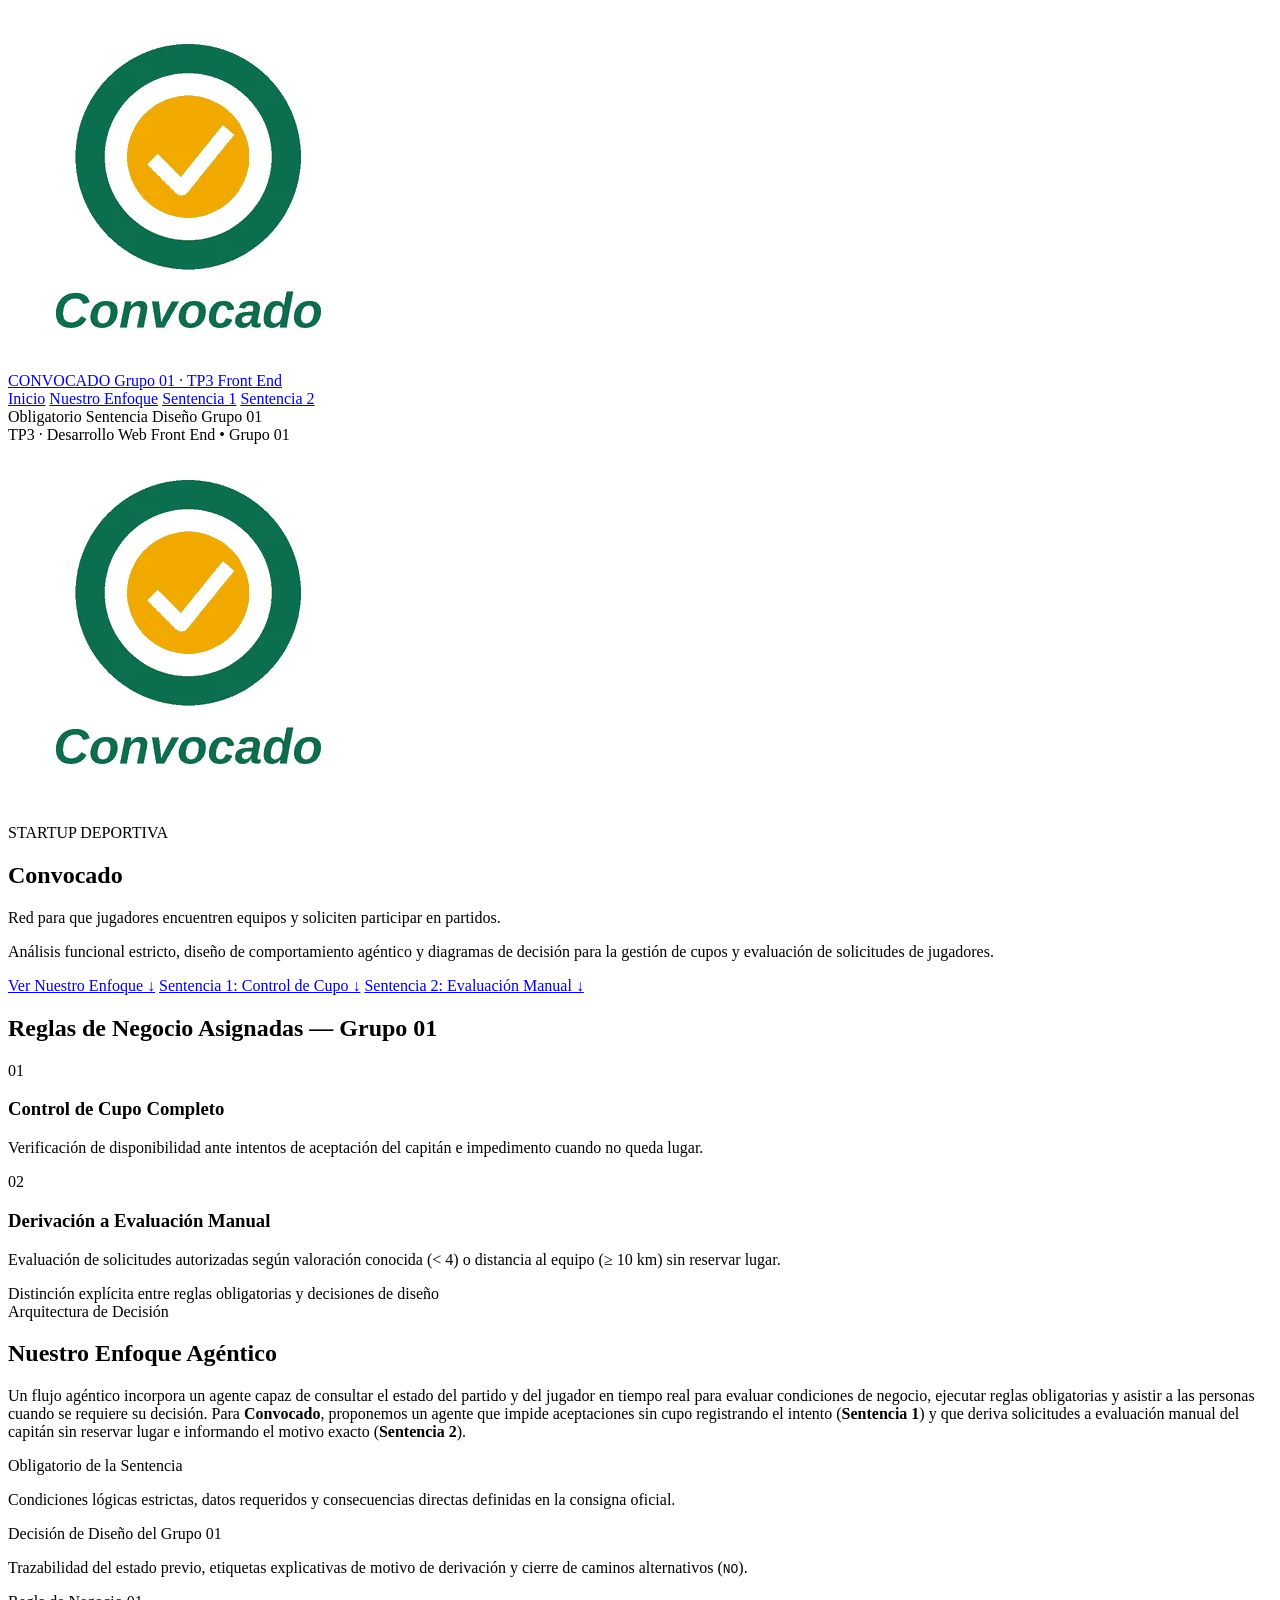
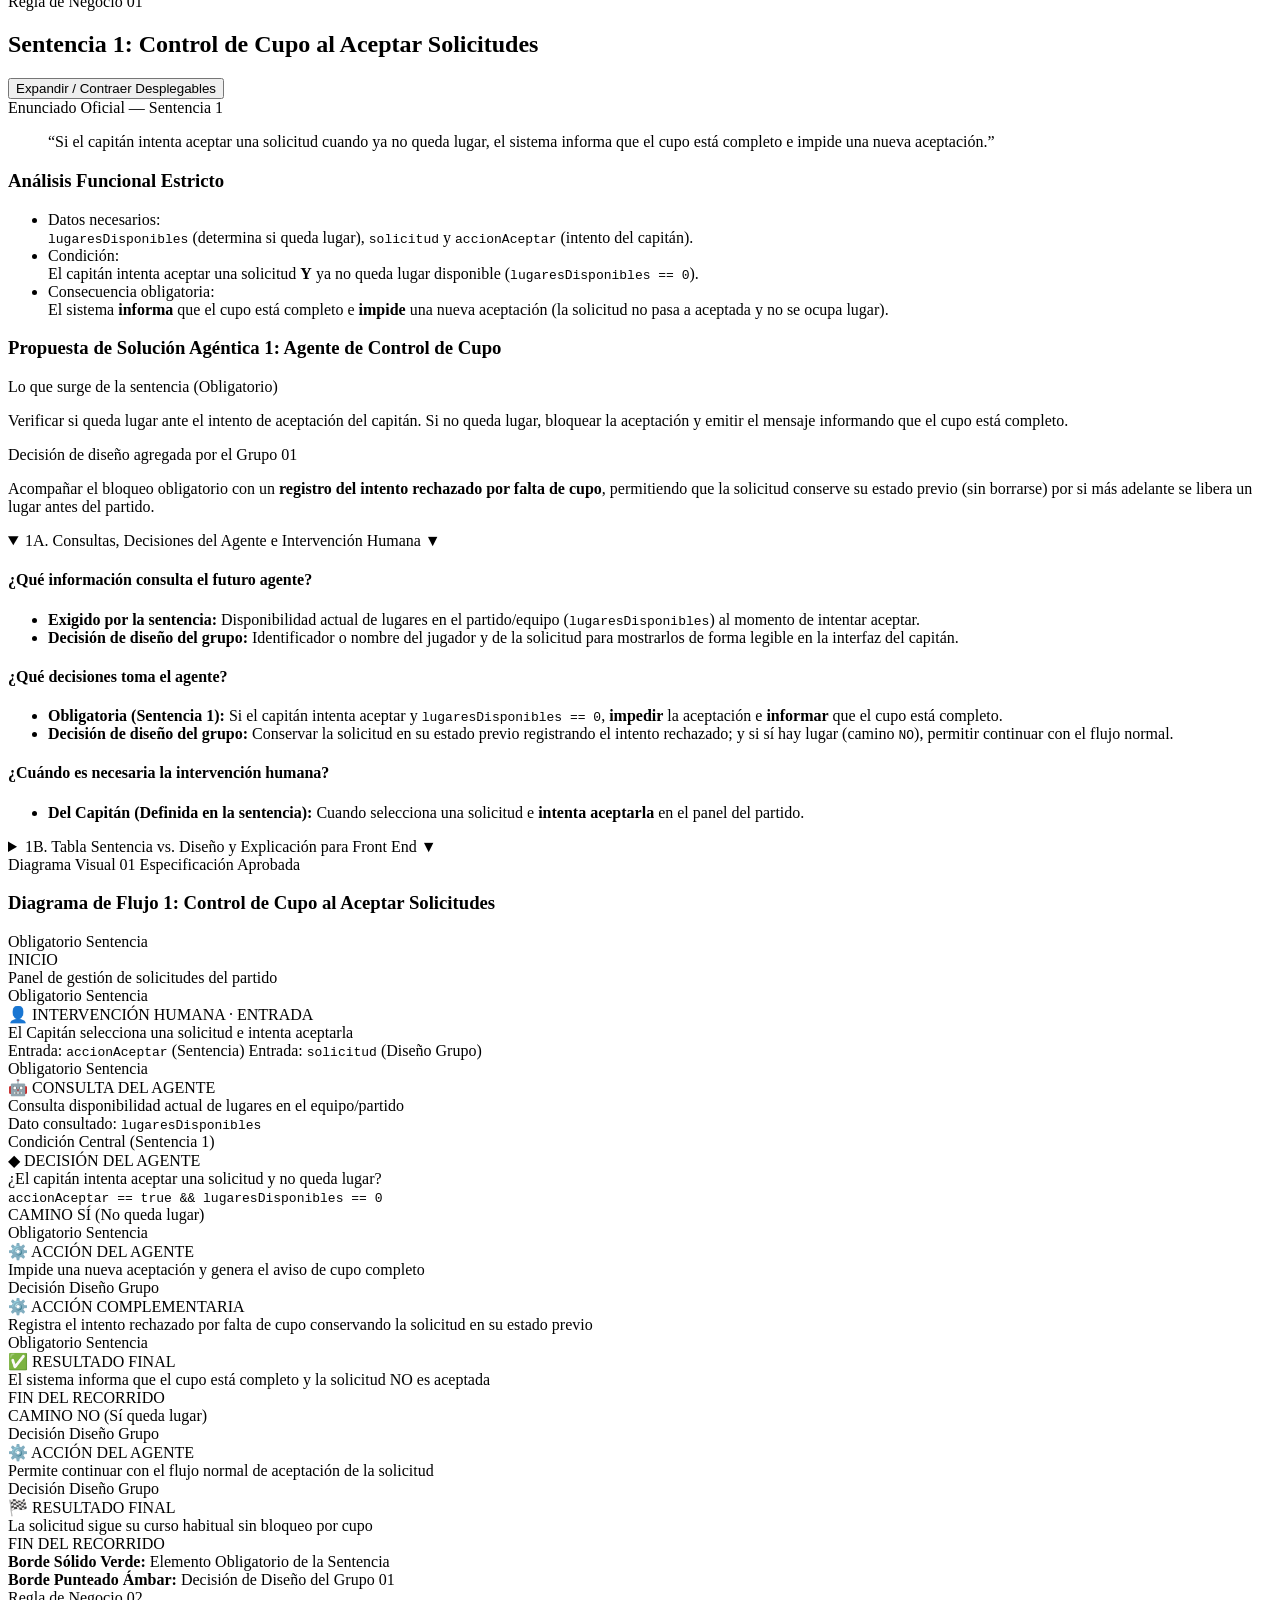
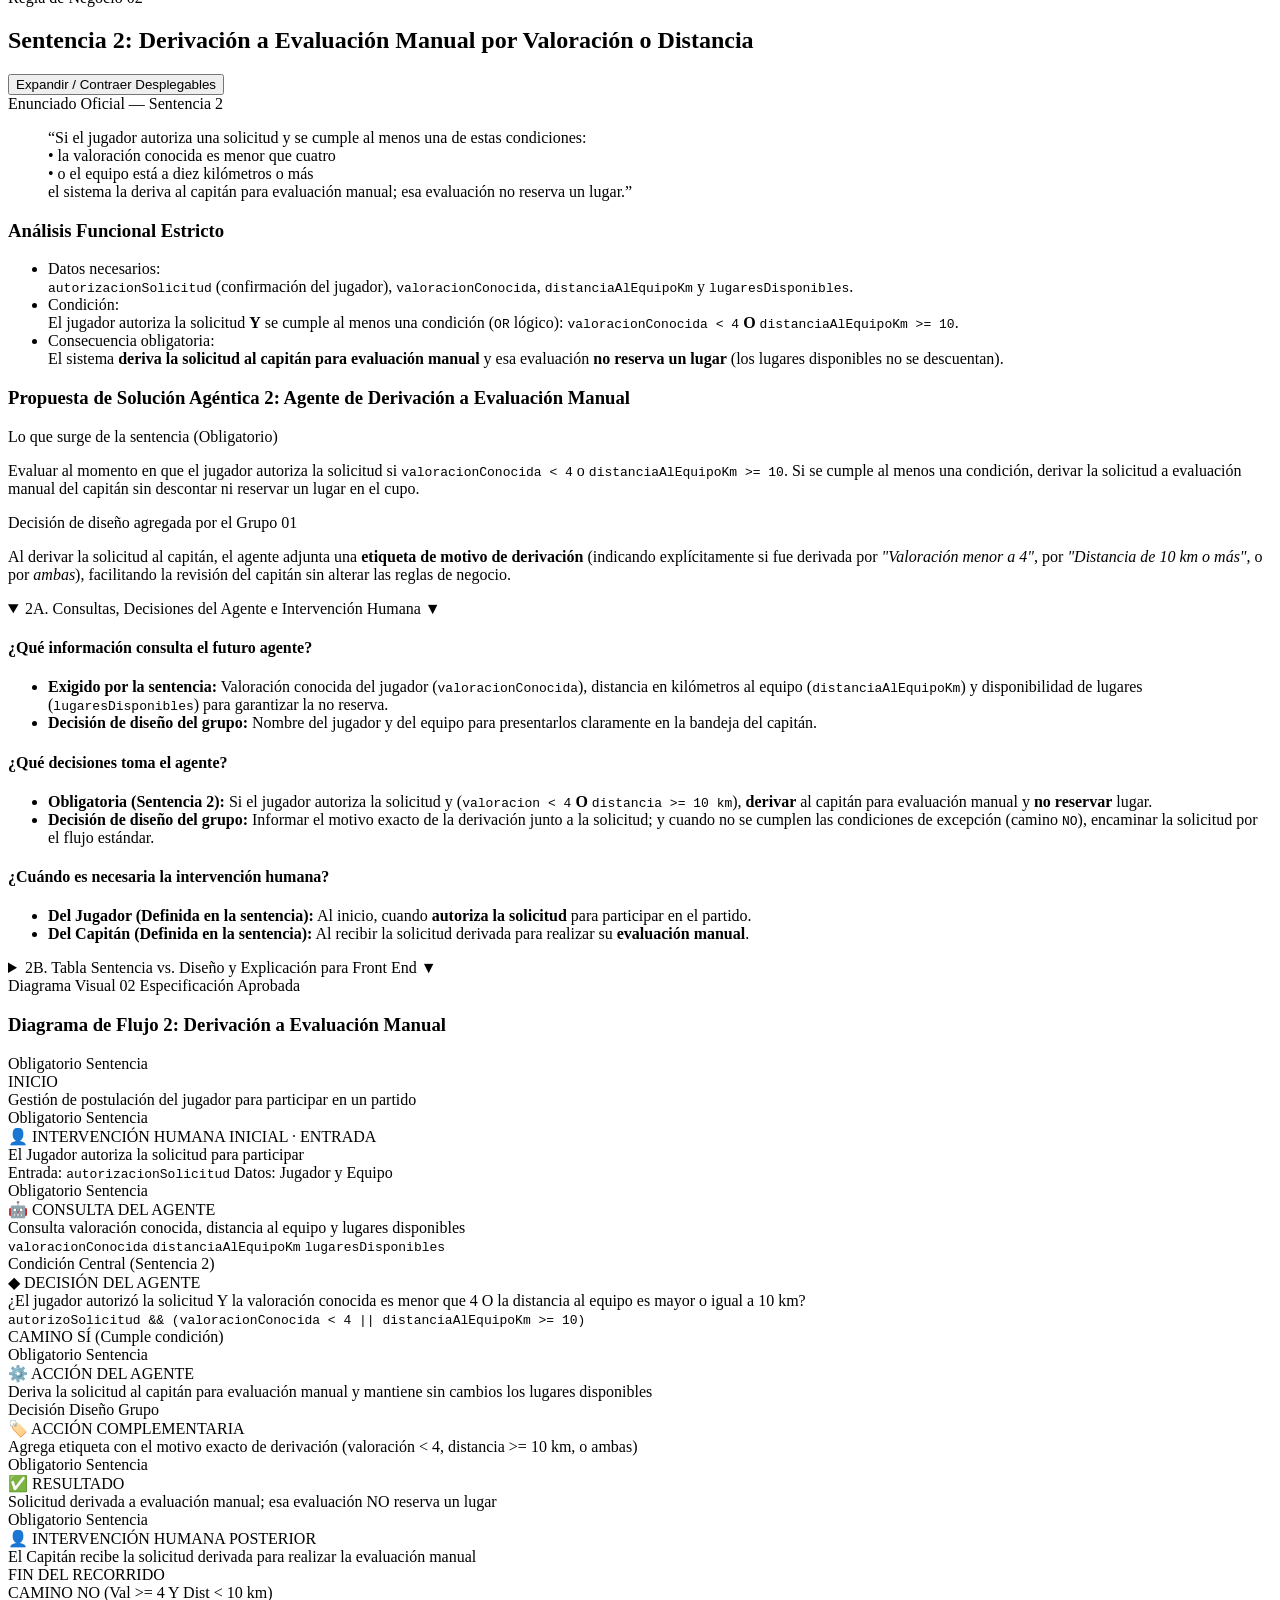
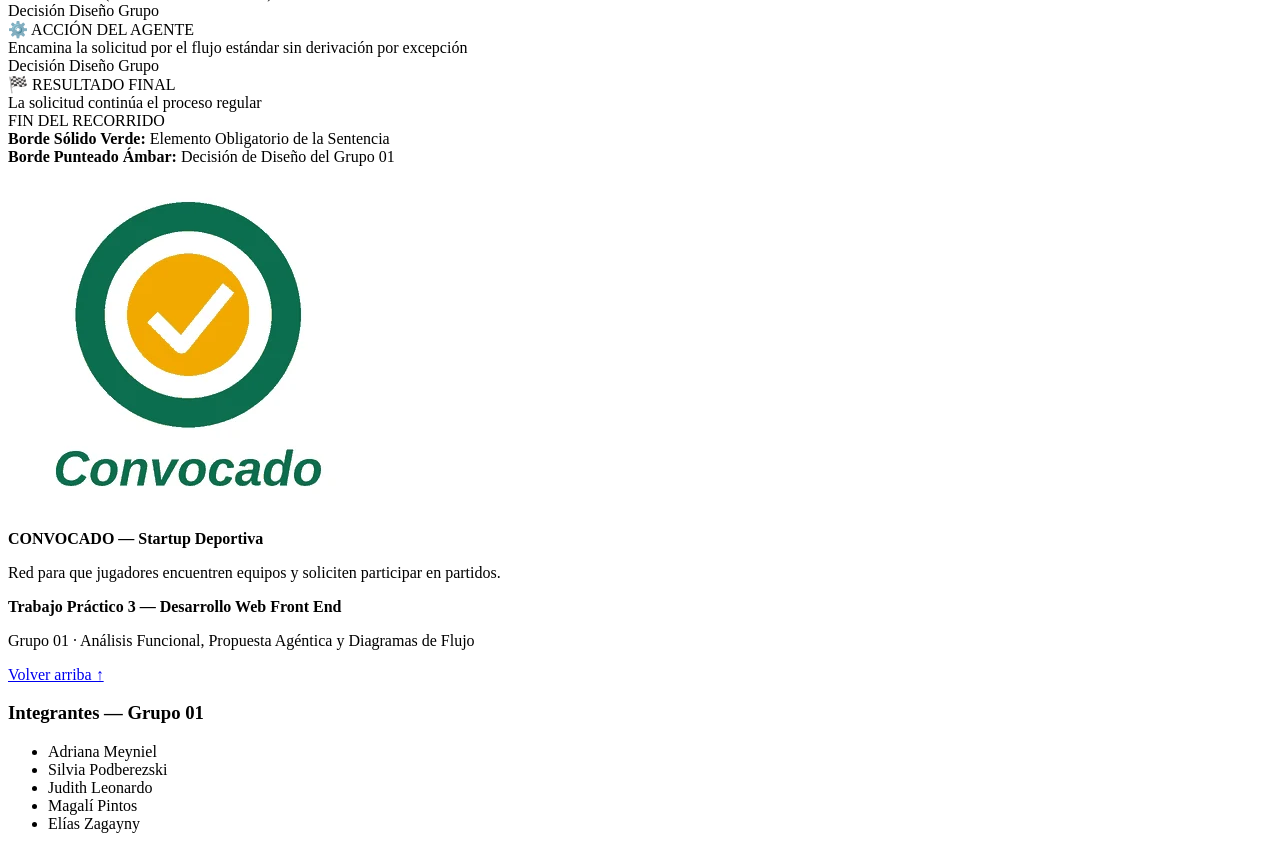
==== index.html @ cfcd1b97 "Se agrega index y logo" ====
<!DOCTYPE html>
<html lang="es">
<head>
  <meta charset="UTF-8" />
  <meta name="viewport" content="width=device-width, initial-scale=1.0" />
  <title>Convocado — Solución Agéntica | Grupo 01 (TP3 Front End)</title>
  <meta name="description" content="Landing de análisis funcional, propuestas agénticas y diagramas de flujo para la startup deportiva Convocado — Grupo 01." />
  <link rel="stylesheet" href="diagramas.css" />
  <link rel="stylesheet" href="styles.css" />
</head>
<body>

  <!-- =====================================================================
       HEADER STICKY (NAVEGACIÓN DESKTOP)
       ===================================================================== -->
  <header class="site-header" id="top">
    <div class="header-container">
      <a href="#inicio" class="brand-logo" aria-label="Convocado - Ir al inicio">
        <div class="header-logo-container">
          <img src="assets/logo.webp" alt="Logo original de la startup Convocado" class="convocado-logo-img" />
        </div>
        <div class="brand-text">
          <span class="brand-name">CONVOCADO</span>
          <span class="brand-group">Grupo 01 · TP3 Front End</span>
        </div>
      </a>

      <nav class="main-nav" aria-label="Navegación principal">
        <a href="#inicio" class="nav-link active">Inicio</a>
        <a href="#nuestro-enfoque" class="nav-link">Nuestro Enfoque</a>
        <a href="#sentencia-1" class="nav-link">Sentencia 1</a>
        <a href="#sentencia-2" class="nav-link">Sentencia 2</a>
      </nav>

      <div class="header-legend" aria-label="Referencias visuales">
        <span class="legend-chip chip-mandatory" title="Surge estrictamente de la sentencia">
          <span class="dot dot-mandatory"></span> Obligatorio Sentencia
        </span>
        <span class="legend-chip chip-design" title="Decisión de diseño agregada por el Grupo 01">
          <span class="dot dot-design"></span> Diseño Grupo 01
        </span>
      </div>
    </div>
  </header>

  <main>

    <!-- ===================================================================
         SECCIÓN 1: HERO / PRESENTACIÓN DE LA STARTUP (#inicio)
         =================================================================== -->
    <section id="inicio" class="hero-section">
      <div class="section-container hero-grid">
        <div class="hero-content">
          <div class="eyebrow-badge">
            <span>TP3 · Desarrollo Web Front End</span>
            <span class="separator">•</span>
            <span>Grupo 01</span>
          </div>

          <div class="hero-brand-lockup">
            <div class="hero-logo-container">
              <img src="assets/logo.webp" alt="Logo original de la startup Convocado" class="convocado-logo-img" />
            </div>
            <div>
              <p class="startup-label">STARTUP DEPORTIVA</p>
              <h1 class="hero-title">Convocado</h1>
            </div>
          </div>

          <p class="hero-objective">
            Red para que jugadores encuentren equipos y soliciten participar en partidos.
          </p>

          <p class="hero-description">
            Análisis funcional estricto, diseño de comportamiento agéntico y diagramas de decisión para la gestión de cupos y evaluación de solicitudes de jugadores.
          </p>

          <div class="hero-actions">
            <a href="#nuestro-enfoque" class="btn btn-secondary">Ver Nuestro Enfoque ↓</a>
            <a href="#sentencia-1" class="btn btn-primary">Sentencia 1: Control de Cupo ↓</a>
            <a href="#sentencia-2" class="btn btn-primary">Sentencia 2: Evaluación Manual ↓</a>
          </div>
        </div>

        <aside class="hero-summary-card" aria-label="Resumen de reglas asignadas al Grupo 01">
          <div class="summary-card-header">
            <span class="status-indicator"></span>
            <h2>Reglas de Negocio Asignadas — Grupo 01</h2>
          </div>
          <div class="summary-rules">
            <div class="summary-rule-item">
              <span class="rule-num">01</span>
              <div>
                <h3>Control de Cupo Completo</h3>
                <p>Verificación de disponibilidad ante intentos de aceptación del capitán e impedimento cuando no queda lugar.</p>
              </div>
            </div>
            <div class="summary-rule-item">
              <span class="rule-num">02</span>
              <div>
                <h3>Derivación a Evaluación Manual</h3>
                <p>Evaluación de solicitudes autorizadas según valoración conocida (&lt; 4) o distancia al equipo (&ge; 10 km) sin reservar lugar.</p>
              </div>
            </div>
          </div>
          <div class="summary-card-footer">
            <span>Distinción explícita entre reglas obligatorias y decisiones de diseño</span>
          </div>
        </aside>
      </div>
    </section>

    <!-- ===================================================================
         SECCIÓN 2: NUESTRO ENFOQUE (#nuestro-enfoque)
         =================================================================== -->
    <section id="nuestro-enfoque" class="approach-section">
      <div class="section-container">
        <div class="approach-card">
          <div class="approach-header">
            <span class="section-tag">Arquitectura de Decisión</span>
            <h2>Nuestro Enfoque Agéntico</h2>
          </div>
          <p class="approach-lead">
            Un flujo agéntico incorpora un agente capaz de consultar el estado del partido y del jugador en tiempo real para evaluar condiciones de negocio, ejecutar reglas obligatorias y asistir a las personas cuando se requiere su decisión. Para <strong>Convocado</strong>, proponemos un agente que impide aceptaciones sin cupo registrando el intento (<strong>Sentencia 1</strong>) y que deriva solicitudes a evaluación manual del capitán sin reservar lugar e informando el motivo exacto (<strong>Sentencia 2</strong>).
          </p>
          <div class="origin-comparison-banner">
            <div class="origin-box origin-mandatory">
              <span class="origin-badge badge-mandatory">Obligatorio de la Sentencia</span>
              <p>Condiciones lógicas estrictas, datos requeridos y consecuencias directas definidas en la consigna oficial.</p>
            </div>
            <div class="origin-box origin-design">
              <span class="origin-badge badge-design">Decisión de Diseño del Grupo 01</span>
              <p>Trazabilidad del estado previo, etiquetas explicativas de motivo de derivación y cierre de caminos alternativos (<code>NO</code>).</p>
            </div>
          </div>
        </div>
      </div>
    </section>

    <!-- ===================================================================
         SECCIÓN 3: BLOQUE SENTENCIA 1 (#sentencia-1)
         Grid Desktop: Columna Izquierda (45%) + Columna Derecha Diagrama (55%)
         =================================================================== -->
    <section id="sentencia-1" class="sentence-section">
      <div class="section-container">
        <div class="section-heading-bar">
          <div>
            <span class="sentence-tag">Regla de Negocio 01</span>
            <h2 class="section-main-title">Sentencia 1: Control de Cupo al Aceptar Solicitudes</h2>
          </div>
          <div class="Quick-controls">
            <button type="button" class="btn-ghost js-toggle-details" data-target="sentencia-1">
              Expandir / Contraer Desplegables
            </button>
          </div>
        </div>

        <div class="sentence-split-layout">

          <!-- COLUMNA IZQUIERDA (45%): SENTENCIA, ANÁLISIS, PROPUESTA Y DESPLEGABLES -->
          <div class="sentence-left-col">

            <!-- Cita oficial de la Sentencia 1 -->
            <div class="official-sentence-box">
              <div class="box-label">
                <span class="badge-mandatory-inline">Enunciado Oficial — Sentencia 1</span>
              </div>
              <blockquote>
                “Si el capitán intenta aceptar una solicitud cuando ya no queda lugar, el sistema informa que el cupo está completo e impide una nueva aceptación.”
              </blockquote>
            </div>

            <!-- Tarjeta de Análisis Funcional Estricto -->
            <article class="info-card">
              <h3 class="card-title">Análisis Funcional Estricto</h3>
              <ul class="analysis-list">
                <li>
                  <span class="analysis-key">Datos necesarios:</span>
                  <div class="analysis-val">
                    <code>lugaresDisponibles</code> (determina si queda lugar), <code>solicitud</code> y <code>accionAceptar</code> (intento del capitán).
                  </div>
                </li>
                <li>
                  <span class="analysis-key">Condición:</span>
                  <div class="analysis-val">
                    El capitán intenta aceptar una solicitud <strong>Y</strong> ya no queda lugar disponible (<code>lugaresDisponibles == 0</code>).
                  </div>
                </li>
                <li>
                  <span class="analysis-key">Consecuencia obligatoria:</span>
                  <div class="analysis-val">
                    El sistema <strong>informa</strong> que el cupo está completo e <strong>impide</strong> una nueva aceptación (la solicitud no pasa a aceptada y no se ocupa lugar).
                  </div>
                </li>
              </ul>
            </article>

            <!-- Tarjeta de Propuesta Agéntica 1 -->
            <article class="info-card proposal-card">
              <h3 class="card-title">Propuesta de Solución Agéntica 1: Agente de Control de Cupo</h3>

              <div class="proposal-split-block mandatory-block">
                <span class="origin-pill pill-mandatory">Lo que surge de la sentencia (Obligatorio)</span>
                <p>
                  Verificar si queda lugar ante el intento de aceptación del capitán. Si no queda lugar, bloquear la aceptación y emitir el mensaje informando que el cupo está completo.
                </p>
              </div>

              <div class="proposal-split-block design-block">
                <span class="origin-pill pill-design">Decisión de diseño agregada por el Grupo 01</span>
                <p>
                  Acompañar el bloqueo obligatorio con un <strong>registro del intento rechazado por falta de cupo</strong>, permitiendo que la solicitud conserve su estado previo (sin borrarse) por si más adelante se libera un lugar antes del partido.
                </p>
              </div>
            </article>

            <!-- DESPLEGABLES (DETAILS / SUMMARY) DE SENTENCIA 1 -->
            <div class="accordions-group">

              <details class="custom-details" open>
                <summary class="details-summary">
                  <span>1A. Consultas, Decisiones del Agente e Intervención Humana</span>
                  <span class="summary-chevron" aria-hidden="true">▼</span>
                </summary>
                <div class="details-body">
                  <h4>¿Qué información consulta el futuro agente?</h4>
                  <ul>
                    <li><strong>Exigido por la sentencia:</strong> Disponibilidad actual de lugares en el partido/equipo (<code>lugaresDisponibles</code>) al momento de intentar aceptar.</li>
                    <li><strong>Decisión de diseño del grupo:</strong> Identificador o nombre del jugador y de la solicitud para mostrarlos de forma legible en la interfaz del capitán.</li>
                  </ul>

                  <h4>¿Qué decisiones toma el agente?</h4>
                  <ul>
                    <li><strong>Obligatoria (Sentencia 1):</strong> Si el capitán intenta aceptar y <code>lugaresDisponibles == 0</code>, <strong>impedir</strong> la aceptación e <strong>informar</strong> que el cupo está completo.</li>
                    <li><strong>Decisión de diseño del grupo:</strong> Conservar la solicitud en su estado previo registrando el intento rechazado; y si sí hay lugar (camino <code>NO</code>), permitir continuar con el flujo normal.</li>
                  </ul>

                  <h4>¿Cuándo es necesaria la intervención humana?</h4>
                  <ul>
                    <li><strong>Del Capitán (Definida en la sentencia):</strong> Cuando selecciona una solicitud e <strong>intenta aceptarla</strong> en el panel del partido.</li>
                  </ul>
                </div>
              </details>

              <details class="custom-details">
                <summary class="details-summary">
                  <span>1B. Tabla Sentencia vs. Diseño y Explicación para Front End</span>
                  <span class="summary-chevron" aria-hidden="true">▼</span>
                </summary>
                <div class="details-body">
                  <h4>Separación entre Sentencia 1 y Decisiones de Diseño</h4>
                  <table class="origin-table">
                    <thead>
                      <tr>
                        <th>Elemento del Flujo</th>
                        <th>Origen</th>
                      </tr>
                    </thead>
                    <tbody>
                      <tr>
                        <td>Intervención del capitán intentando aceptar una solicitud</td>
                        <td><span class="table-badge badge-mandatory">Obligatorio Sentencia</span></td>
                      </tr>
                      <tr>
                        <td>Consulta de si queda lugar disponible</td>
                        <td><span class="table-badge badge-mandatory">Obligatorio Sentencia</span></td>
                      </tr>
                      <tr>
                        <td>Decisión: <em>“¿El capitán intenta aceptar una solicitud y no queda lugar?”</em></td>
                        <td><span class="table-badge badge-mandatory">Obligatorio Sentencia</span></td>
                      </tr>
                      <tr>
                        <td>Camino SÍ: Informar cupo completo e impedir nueva aceptación</td>
                        <td><span class="table-badge badge-mandatory">Obligatorio Sentencia</span></td>
                      </tr>
                      <tr>
                        <td>Conservar solicitud en estado previo con registro del intento</td>
                        <td><span class="table-badge badge-design">Diseño Grupo 01</span></td>
                      </tr>
                      <tr>
                        <td>Camino NO: Continuar flujo normal cuando sí hay lugar</td>
                        <td><span class="table-badge badge-design">Diseño Grupo 01</span></td>
                      </tr>
                    </tbody>
                  </table>

                  <h4>Explicación Clara para Estudiantes de Front End</h4>
                  <p>
                    <strong>Regla obligatoria:</strong> Cuando el capitán presiona el botón <code>"Aceptar"</code>, evaluamos <code>if (lugaresDisponibles === 0)</code>. Si no hay lugar, no sumamos al jugador y mostramos en pantalla el mensaje obligatorio: <em>"El cupo está completo"</em>.
                  </p>
                  <p>
                    <strong>Decisión de diseño en interfaz:</strong> Mantener visible el contador (<code>Lugares disponibles: 0</code>) y destacar visualmente la alerta para que el capitán comprenda de inmediato por qué su acción fue impedida.
                  </p>
                </div>
              </details>

            </div>
          </div>

          <!-- COLUMNA DERECHA (55%): DIAGRAMA DE FLUJO VISUAL 1 (REUTILIZADO) -->
          <div class="sentence-right-col">
            <div class="diagram-card">
              <div class="diagram-header">
                <div class="diagram-header-top">
                  <span class="sentence-tag">Diagrama Visual 01</span>
                  <span class="diagram-status">Especificación Aprobada</span>
                </div>
                <h3>Diagrama de Flujo 1: Control de Cupo al Aceptar Solicitudes</h3>
              </div>

              <div class="flowchart">
                <!-- 1. INICIO -->
                <div class="node node-terminal node-mandatory">
                  <span class="node-origin-badge badge-mandatory">Obligatorio Sentencia</span>
                  <div class="node-type">INICIO</div>
                  <div class="node-title">Panel de gestión de solicitudes del partido</div>
                </div>

                <div class="connector-vertical"></div>

                <!-- 2. INTERVENCIÓN HUMANA + ENTRADA -->
                <div class="node node-human node-mandatory">
                  <span class="node-origin-badge badge-mandatory">Obligatorio Sentencia</span>
                  <div class="node-type">👤 INTERVENCIÓN HUMANA · ENTRADA</div>
                  <div class="node-title">El Capitán selecciona una solicitud e intenta aceptarla</div>
                  <div class="node-meta">
                    <span class="meta-pill pill-mandatory">Entrada: <code>accionAceptar</code> (Sentencia)</span>
                    <span class="meta-pill pill-design">Entrada: <code>solicitud</code> (Diseño Grupo)</span>
                  </div>
                </div>

                <div class="connector-vertical"></div>

                <!-- 3. CONSULTA DEL AGENTE -->
                <div class="node node-agent-query node-mandatory">
                  <span class="node-origin-badge badge-mandatory">Obligatorio Sentencia</span>
                  <div class="node-type">🤖 CONSULTA DEL AGENTE</div>
                  <div class="node-title">Consulta disponibilidad actual de lugares en el equipo/partido</div>
                  <div class="node-meta">
                    <span class="meta-pill pill-mandatory">Dato consultado: <code>lugaresDisponibles</code></span>
                  </div>
                </div>

                <div class="connector-vertical"></div>

                <!-- 4. DECISIÓN CENTRAL -->
                <div class="decision-wrapper">
                  <div class="node node-decision node-mandatory">
                    <span class="node-origin-badge badge-mandatory">Condición Central (Sentencia 1)</span>
                    <div class="node-type">◆ DECISIÓN DEL AGENTE</div>
                    <div class="node-question">
                      ¿El capitán intenta aceptar una solicitud y no queda lugar?
                    </div>
                    <div class="node-code"><code>accionAceptar == true && lugaresDisponibles == 0</code></div>
                  </div>
                </div>

                <!-- BIFURCACIÓN SÍ / NO -->
                <div class="branches-container">
                  <div class="branch-split-bar"></div>

                  <!-- CAMINO SÍ -->
                  <div class="branch-column branch-yes">
                    <div class="branch-badge badge-yes">CAMINO SÍ (No queda lugar)</div>
                    <div class="connector-vertical short"></div>

                    <div class="node node-action node-mandatory">
                      <span class="node-origin-badge badge-mandatory">Obligatorio Sentencia</span>
                      <div class="node-type">⚙️ ACCIÓN DEL AGENTE</div>
                      <div class="node-title">Impide una nueva aceptación y genera el aviso de cupo completo</div>
                    </div>

                    <div class="connector-vertical short"></div>

                    <div class="node node-action node-design">
                      <span class="node-origin-badge badge-design">Decisión Diseño Grupo</span>
                      <div class="node-type">⚙️ ACCIÓN COMPLEMENTARIA</div>
                      <div class="node-title">Registra el intento rechazado por falta de cupo conservando la solicitud en su estado previo</div>
                    </div>

                    <div class="connector-vertical short"></div>

                    <div class="node node-result node-mandatory">
                      <span class="node-origin-badge badge-mandatory">Obligatorio Sentencia</span>
                      <div class="node-type">✅ RESULTADO FINAL</div>
                      <div class="node-title">El sistema informa que el cupo está completo y la solicitud NO es aceptada</div>
                    </div>

                    <div class="connector-vertical short"></div>

                    <div class="node node-terminal-end node-mandatory">
                      FIN DEL RECORRIDO
                    </div>
                  </div>

                  <!-- CAMINO NO -->
                  <div class="branch-column branch-no">
                    <div class="branch-badge badge-no">CAMINO NO (Sí queda lugar)</div>
                    <div class="connector-vertical short"></div>

                    <div class="node node-action node-design">
                      <span class="node-origin-badge badge-design">Decisión Diseño Grupo</span>
                      <div class="node-type">⚙️ ACCIÓN DEL AGENTE</div>
                      <div class="node-title">Permite continuar con el flujo normal de aceptación de la solicitud</div>
                    </div>

                    <div class="connector-vertical short"></div>

                    <div class="node node-result node-design">
                      <span class="node-origin-badge badge-design">Decisión Diseño Grupo</span>
                      <div class="node-type">🏁 RESULTADO FINAL</div>
                      <div class="node-title">La solicitud sigue su curso habitual sin bloqueo por cupo</div>
                    </div>

                    <div class="connector-vertical short"></div>

                    <div class="node node-terminal-end node-design">
                      FIN DEL RECORRIDO
                    </div>
                  </div>
                </div>
              </div>

              <!-- Pie de leyenda del diagrama -->
              <div class="diagram-footer-legend">
                <div class="legend-item">
                  <span class="legend-swatch swatch-mandatory"></span>
                  <span><strong>Borde Sólido Verde:</strong> Elemento Obligatorio de la Sentencia</span>
                </div>
                <div class="legend-item">
                  <span class="legend-swatch swatch-design"></span>
                  <span><strong>Borde Punteado Ámbar:</strong> Decisión de Diseño del Grupo 01</span>
                </div>
              </div>
            </div>
          </div>

        </div>
      </div>
    </section>

    <!-- ===================================================================
         SECCIÓN 4: BLOQUE SENTENCIA 2 (#sentencia-2)
         Grid Desktop: Columna Izquierda (45%) + Columna Derecha Diagrama (55%)
         =================================================================== -->
    <section id="sentencia-2" class="sentence-section alt-bg">
      <div class="section-container">
        <div class="section-heading-bar">
          <div>
            <span class="sentence-tag">Regla de Negocio 02</span>
            <h2 class="section-main-title">Sentencia 2: Derivación a Evaluación Manual por Valoración o Distancia</h2>
          </div>
          <div class="Quick-controls">
            <button type="button" class="btn-ghost js-toggle-details" data-target="sentencia-2">
              Expandir / Contraer Desplegables
            </button>
          </div>
        </div>

        <div class="sentence-split-layout">

          <!-- COLUMNA IZQUIERDA (45%): SENTENCIA, ANÁLISIS, PROPUESTA Y DESPLEGABLES -->
          <div class="sentence-left-col">

            <!-- Cita oficial de la Sentencia 2 -->
            <div class="official-sentence-box">
              <div class="box-label">
                <span class="badge-mandatory-inline">Enunciado Oficial — Sentencia 2</span>
              </div>
              <blockquote>
                “Si el jugador autoriza una solicitud y se cumple al menos una de estas condiciones:
                <br />• la valoración conocida es menor que cuatro
                <br />• o el equipo está a diez kilómetros o más
                <br />el sistema la deriva al capitán para evaluación manual; esa evaluación no reserva un lugar.”
              </blockquote>
            </div>

            <!-- Tarjeta de Análisis Funcional Estricto -->
            <article class="info-card">
              <h3 class="card-title">Análisis Funcional Estricto</h3>
              <ul class="analysis-list">
                <li>
                  <span class="analysis-key">Datos necesarios:</span>
                  <div class="analysis-val">
                    <code>autorizacionSolicitud</code> (confirmación del jugador), <code>valoracionConocida</code>, <code>distanciaAlEquipoKm</code> y <code>lugaresDisponibles</code>.
                  </div>
                </li>
                <li>
                  <span class="analysis-key">Condición:</span>
                  <div class="analysis-val">
                    El jugador autoriza la solicitud <strong>Y</strong> se cumple al menos una condición (<code>OR</code> lógico): <code>valoracionConocida &lt; 4</code> <strong>O</strong> <code>distanciaAlEquipoKm &gt;= 10</code>.
                  </div>
                </li>
                <li>
                  <span class="analysis-key">Consecuencia obligatoria:</span>
                  <div class="analysis-val">
                    El sistema <strong>deriva la solicitud al capitán para evaluación manual</strong> y esa evaluación <strong>no reserva un lugar</strong> (los lugares disponibles no se descuentan).
                  </div>
                </li>
              </ul>
            </article>

            <!-- Tarjeta de Propuesta Agéntica 2 -->
            <article class="info-card proposal-card">
              <h3 class="card-title">Propuesta de Solución Agéntica 2: Agente de Derivación a Evaluación Manual</h3>

              <div class="proposal-split-block mandatory-block">
                <span class="origin-pill pill-mandatory">Lo que surge de la sentencia (Obligatorio)</span>
                <p>
                  Evaluar al momento en que el jugador autoriza la solicitud si <code>valoracionConocida &lt; 4</code> o <code>distanciaAlEquipoKm &gt;= 10</code>. Si se cumple al menos una condición, derivar la solicitud a evaluación manual del capitán sin descontar ni reservar un lugar en el cupo.
                </p>
              </div>

              <div class="proposal-split-block design-block">
                <span class="origin-pill pill-design">Decisión de diseño agregada por el Grupo 01</span>
                <p>
                  Al derivar la solicitud al capitán, el agente adjunta una <strong>etiqueta de motivo de derivación</strong> (indicando explícitamente si fue derivada por <em>"Valoración menor a 4"</em>, por <em>"Distancia de 10 km o más"</em>, o por <em>ambas</em>), facilitando la revisión del capitán sin alterar las reglas de negocio.
                </p>
              </div>
            </article>

            <!-- DESPLEGABLES (DETAILS / SUMMARY) DE SENTENCIA 2 -->
            <div class="accordions-group">

              <details class="custom-details" open>
                <summary class="details-summary">
                  <span>2A. Consultas, Decisiones del Agente e Intervención Humana</span>
                  <span class="summary-chevron" aria-hidden="true">▼</span>
                </summary>
                <div class="details-body">
                  <h4>¿Qué información consulta el futuro agente?</h4>
                  <ul>
                    <li><strong>Exigido por la sentencia:</strong> Valoración conocida del jugador (<code>valoracionConocida</code>), distancia en kilómetros al equipo (<code>distanciaAlEquipoKm</code>) y disponibilidad de lugares (<code>lugaresDisponibles</code>) para garantizar la no reserva.</li>
                    <li><strong>Decisión de diseño del grupo:</strong> Nombre del jugador y del equipo para presentarlos claramente en la bandeja del capitán.</li>
                  </ul>

                  <h4>¿Qué decisiones toma el agente?</h4>
                  <ul>
                    <li><strong>Obligatoria (Sentencia 2):</strong> Si el jugador autoriza la solicitud y (<code>valoracion &lt; 4</code> <strong>O</strong> <code>distancia &gt;= 10 km</code>), <strong>derivar</strong> al capitán para evaluación manual y <strong>no reservar</strong> lugar.</li>
                    <li><strong>Decisión de diseño del grupo:</strong> Informar el motivo exacto de la derivación junto a la solicitud; y cuando no se cumplen las condiciones de excepción (camino <code>NO</code>), encaminar la solicitud por el flujo estándar.</li>
                  </ul>

                  <h4>¿Cuándo es necesaria la intervención humana?</h4>
                  <ul>
                    <li><strong>Del Jugador (Definida en la sentencia):</strong> Al inicio, cuando <strong>autoriza la solicitud</strong> para participar en el partido.</li>
                    <li><strong>Del Capitán (Definida en la sentencia):</strong> Al recibir la solicitud derivada para realizar su <strong>evaluación manual</strong>.</li>
                  </ul>
                </div>
              </details>

              <details class="custom-details">
                <summary class="details-summary">
                  <span>2B. Tabla Sentencia vs. Diseño y Explicación para Front End</span>
                  <span class="summary-chevron" aria-hidden="true">▼</span>
                </summary>
                <div class="details-body">
                  <h4>Separación entre Sentencia 2 y Decisiones de Diseño</h4>
                  <table class="origin-table">
                    <thead>
                      <tr>
                        <th>Elemento del Flujo</th>
                        <th>Origen</th>
                      </tr>
                    </thead>
                    <tbody>
                      <tr>
                        <td>Intervención inicial del jugador autorizando la solicitud</td>
                        <td><span class="table-badge badge-mandatory">Obligatorio Sentencia</span></td>
                      </tr>
                      <tr>
                        <td>Consulta de valoración conocida (&lt; 4) y distancia (&ge; 10 km)</td>
                        <td><span class="table-badge badge-mandatory">Obligatorio Sentencia</span></td>
                      </tr>
                      <tr>
                        <td>Decisión: <em>“¿El jugador autorizó la solicitud Y la valoración conocida es menor que 4 O la distancia al equipo es mayor o igual a 10 km?”</em></td>
                        <td><span class="table-badge badge-mandatory">Obligatorio Sentencia</span></td>
                      </tr>
                      <tr>
                        <td>Camino SÍ: Derivar al capitán para evaluación manual y no reservar lugar</td>
                        <td><span class="table-badge badge-mandatory">Obligatorio Sentencia</span></td>
                      </tr>
                      <tr>
                        <td>Intervención humana del capitán para realizar la evaluación manual</td>
                        <td><span class="table-badge badge-mandatory">Obligatorio Sentencia</span></td>
                      </tr>
                      <tr>
                        <td>Etiqueta informativa con el motivo específico de derivación</td>
                        <td><span class="table-badge badge-design">Diseño Grupo 01</span></td>
                      </tr>
                      <tr>
                        <td>Camino NO: Encaminar por flujo estándar sin excepción</td>
                        <td><span class="table-badge badge-design">Diseño Grupo 01</span></td>
                      </tr>
                    </tbody>
                  </table>

                  <h4>Explicación Clara para Estudiantes de Front End</h4>
                  <p>
                    <strong>Regla obligatoria:</strong> Cuando el jugador presiona <code>"Autorizar solicitud"</code>, evaluamos con el operador lógico <code>OR</code> (<code>||</code>): <code>valoracionConocida &lt; 4 || distanciaAlEquipoKm &gt;= 10</code>. Si da <code>true</code>, la solicitud pasa a <strong>"Derivada al capitán para evaluación manual"</strong> y el contador de <code>lugaresDisponibles</code> permanece intacto (no reserva lugar).
                  </p>
                  <p>
                    <strong>Decisión de diseño en interfaz:</strong> Mostrar al lado de la solicitud derivada una etiqueta con la causa exacta (ej. <em>"Motivo: Valoración menor a 4"</em> o <em>"Motivo: Equipo a 10 km o más"</em>).
                  </p>
                </div>
              </details>

            </div>
          </div>

          <!-- COLUMNA DERECHA (55%): DIAGRAMA DE FLUJO VISUAL 2 (REUTILIZADO) -->
          <div class="sentence-right-col">
            <div class="diagram-card">
              <div class="diagram-header">
                <div class="diagram-header-top">
                  <span class="sentence-tag">Diagrama Visual 02</span>
                  <span class="diagram-status">Especificación Aprobada</span>
                </div>
                <h3>Diagrama de Flujo 2: Derivación a Evaluación Manual</h3>
              </div>

              <div class="flowchart">
                <!-- 1. INICIO -->
                <div class="node node-terminal node-mandatory">
                  <span class="node-origin-badge badge-mandatory">Obligatorio Sentencia</span>
                  <div class="node-type">INICIO</div>
                  <div class="node-title">Gestión de postulación del jugador para participar en un partido</div>
                </div>

                <div class="connector-vertical"></div>

                <!-- 2. INTERVENCIÓN HUMANA INICIAL + ENTRADA -->
                <div class="node node-human node-mandatory">
                  <span class="node-origin-badge badge-mandatory">Obligatorio Sentencia</span>
                  <div class="node-type">👤 INTERVENCIÓN HUMANA INICIAL · ENTRADA</div>
                  <div class="node-title">El Jugador autoriza la solicitud para participar</div>
                  <div class="node-meta">
                    <span class="meta-pill pill-mandatory">Entrada: <code>autorizacionSolicitud</code></span>
                    <span class="meta-pill pill-mandatory">Datos: Jugador y Equipo</span>
                  </div>
                </div>

                <div class="connector-vertical"></div>

                <!-- 3. CONSULTA DEL AGENTE -->
                <div class="node node-agent-query node-mandatory">
                  <span class="node-origin-badge badge-mandatory">Obligatorio Sentencia</span>
                  <div class="node-type">🤖 CONSULTA DEL AGENTE</div>
                  <div class="node-title">Consulta valoración conocida, distancia al equipo y lugares disponibles</div>
                  <div class="node-meta">
                    <span class="meta-pill pill-mandatory"><code>valoracionConocida</code></span>
                    <span class="meta-pill pill-mandatory"><code>distanciaAlEquipoKm</code></span>
                    <span class="meta-pill pill-mandatory"><code>lugaresDisponibles</code></span>
                  </div>
                </div>

                <div class="connector-vertical"></div>

                <!-- 4. DECISIÓN CENTRAL -->
                <div class="decision-wrapper">
                  <div class="node node-decision node-mandatory">
                    <span class="node-origin-badge badge-mandatory">Condición Central (Sentencia 2)</span>
                    <div class="node-type">◆ DECISIÓN DEL AGENTE</div>
                    <div class="node-question">
                      ¿El jugador autorizó la solicitud Y la valoración conocida es menor que 4 O la distancia al equipo es mayor o igual a 10 km?
                    </div>
                    <div class="node-code"><code>autorizoSolicitud && (valoracionConocida &lt; 4 || distanciaAlEquipoKm &gt;= 10)</code></div>
                  </div>
                </div>

                <!-- BIFURCACIÓN SÍ / NO -->
                <div class="branches-container">
                  <div class="branch-split-bar"></div>

                  <!-- CAMINO SÍ -->
                  <div class="branch-column branch-yes">
                    <div class="branch-badge badge-yes">CAMINO SÍ (Cumple condición)</div>
                    <div class="connector-vertical short"></div>

                    <div class="node node-action node-mandatory">
                      <span class="node-origin-badge badge-mandatory">Obligatorio Sentencia</span>
                      <div class="node-type">⚙️ ACCIÓN DEL AGENTE</div>
                      <div class="node-title">Deriva la solicitud al capitán para evaluación manual y mantiene sin cambios los lugares disponibles</div>
                    </div>

                    <div class="connector-vertical short"></div>

                    <div class="node node-action node-design">
                      <span class="node-origin-badge badge-design">Decisión Diseño Grupo</span>
                      <div class="node-type">🏷️ ACCIÓN COMPLEMENTARIA</div>
                      <div class="node-title">Agrega etiqueta con el motivo exacto de derivación (valoración &lt; 4, distancia &gt;= 10 km, o ambas)</div>
                    </div>

                    <div class="connector-vertical short"></div>

                    <div class="node node-result node-mandatory">
                      <span class="node-origin-badge badge-mandatory">Obligatorio Sentencia</span>
                      <div class="node-type">✅ RESULTADO</div>
                      <div class="node-title">Solicitud derivada a evaluación manual; esa evaluación NO reserva un lugar</div>
                    </div>

                    <div class="connector-vertical short"></div>

                    <div class="node node-human node-mandatory">
                      <span class="node-origin-badge badge-mandatory">Obligatorio Sentencia</span>
                      <div class="node-type">👤 INTERVENCIÓN HUMANA POSTERIOR</div>
                      <div class="node-title">El Capitán recibe la solicitud derivada para realizar la evaluación manual</div>
                    </div>

                    <div class="connector-vertical short"></div>

                    <div class="node node-terminal-end node-mandatory">
                      FIN DEL RECORRIDO
                    </div>
                  </div>

                  <!-- CAMINO NO -->
                  <div class="branch-column branch-no">
                    <div class="branch-badge badge-no">CAMINO NO (Val &gt;= 4 Y Dist &lt; 10 km)</div>
                    <div class="connector-vertical short"></div>

                    <div class="node node-action node-design">
                      <span class="node-origin-badge badge-design">Decisión Diseño Grupo</span>
                      <div class="node-type">⚙️ ACCIÓN DEL AGENTE</div>
                      <div class="node-title">Encamina la solicitud por el flujo estándar sin derivación por excepción</div>
                    </div>

                    <div class="connector-vertical short"></div>

                    <div class="node node-result node-design">
                      <span class="node-origin-badge badge-design">Decisión Diseño Grupo</span>
                      <div class="node-type">🏁 RESULTADO FINAL</div>
                      <div class="node-title">La solicitud continúa el proceso regular</div>
                    </div>

                    <div class="connector-vertical short"></div>

                    <div class="node node-terminal-end node-design">
                      FIN DEL RECORRIDO
                    </div>
                  </div>
                </div>
              </div>

              <!-- Pie de leyenda del diagrama -->
              <div class="diagram-footer-legend">
                <div class="legend-item">
                  <span class="legend-swatch swatch-mandatory"></span>
                  <span><strong>Borde Sólido Verde:</strong> Elemento Obligatorio de la Sentencia</span>
                </div>
                <div class="legend-item">
                  <span class="legend-swatch swatch-design"></span>
                  <span><strong>Borde Punteado Ámbar:</strong> Decisión de Diseño del Grupo 01</span>
                </div>
              </div>
            </div>
          </div>

        </div>
      </div>
    </section>

  </main>

  <!-- =====================================================================
       FOOTER INSTITUCIONAL (GRUPO 01)
       ===================================================================== -->
  <footer class="site-footer">
    <div class="section-container">
      <div class="footer-inner">
        <div class="footer-brand">
          <div class="footer-logo-container">
            <img src="assets/logo.webp" alt="Logo original de la startup Convocado" class="convocado-logo-img" />
          </div>
          <div>
            <strong>CONVOCADO — Startup Deportiva</strong>
            <p>Red para que jugadores encuentren equipos y soliciten participar en partidos.</p>
          </div>
        </div>

        <div class="footer-meta">
          <p><strong>Trabajo Práctico 3 — Desarrollo Web Front End</strong></p>
          <p>Grupo 01 · Análisis Funcional, Propuesta Agéntica y Diagramas de Flujo</p>
        </div>

        <div class="footer-top-link">
          <a href="#inicio" class="btn-ghost">Volver arriba ↑</a>
        </div>
      </div>

      <!-- Sección de Integrantes del Grupo 01 -->
      <div class="footer-team" aria-label="Integrantes del Grupo 01">
        <h3 class="footer-team-title">Integrantes — Grupo 01</h3>
        <ul class="footer-team-list">
          <li class="footer-team-member">Adriana Meyniel</li>
          <li class="footer-team-member">Silvia Podberezski</li>
          <li class="footer-team-member">Judith Leonardo</li>
          <li class="footer-team-member">Magalí Pintos</li>
          <li class="footer-team-member">Elías Zagayny</li>
        </ul>
      </div>
    </div>
  </footer>

  <script src="script.js"></script>
</body>
</html>
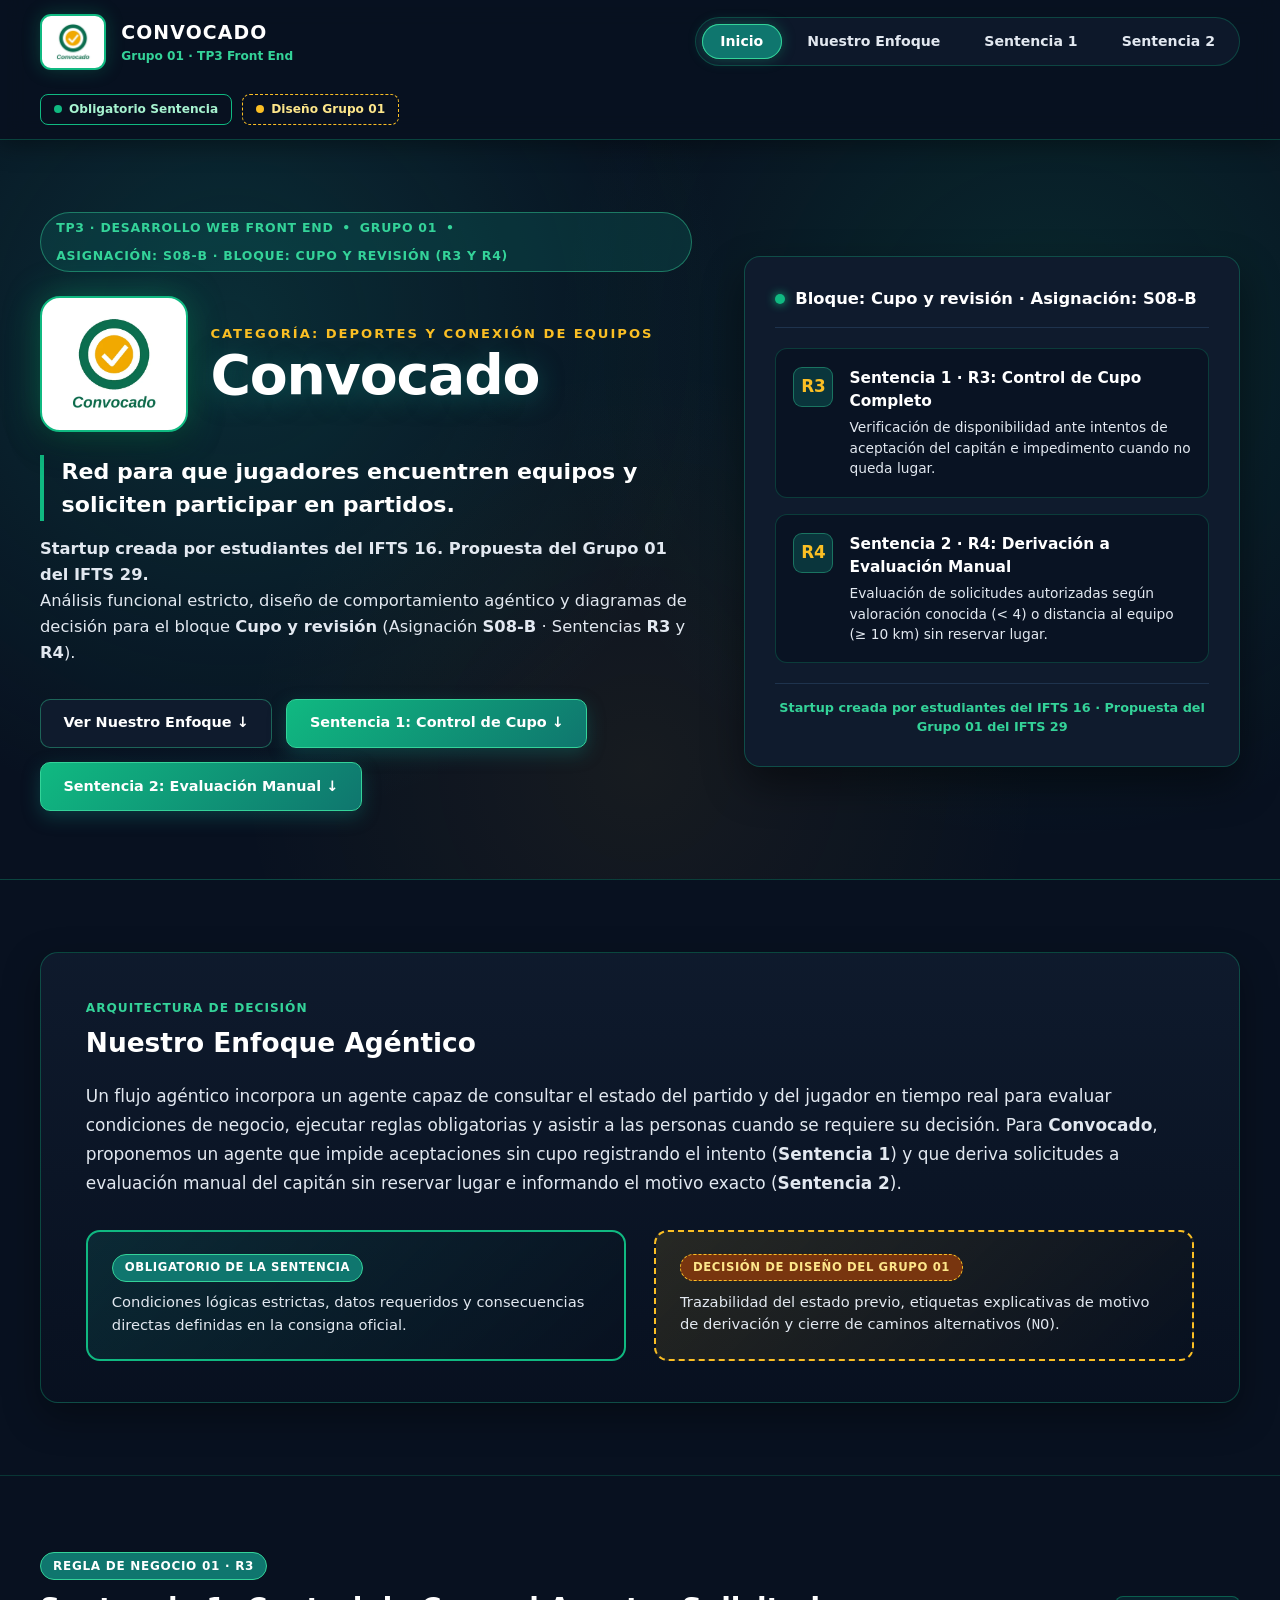
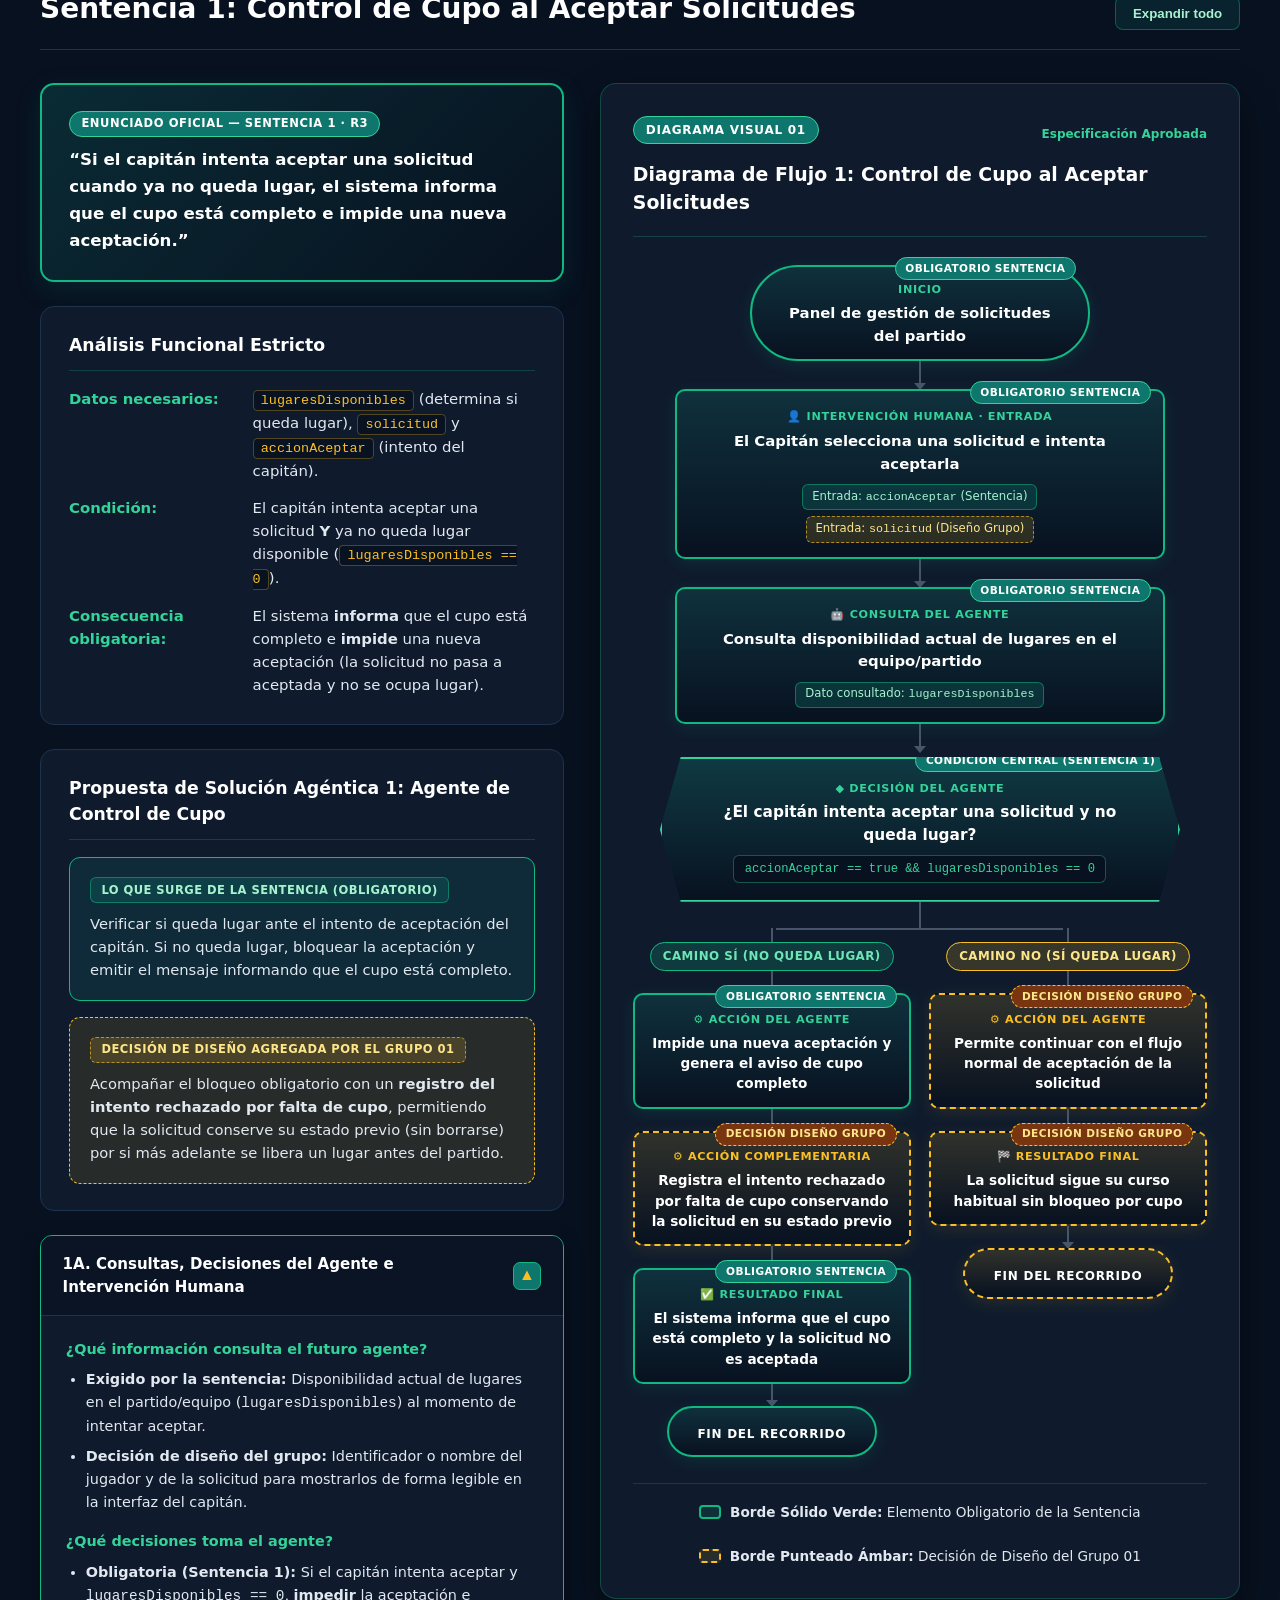
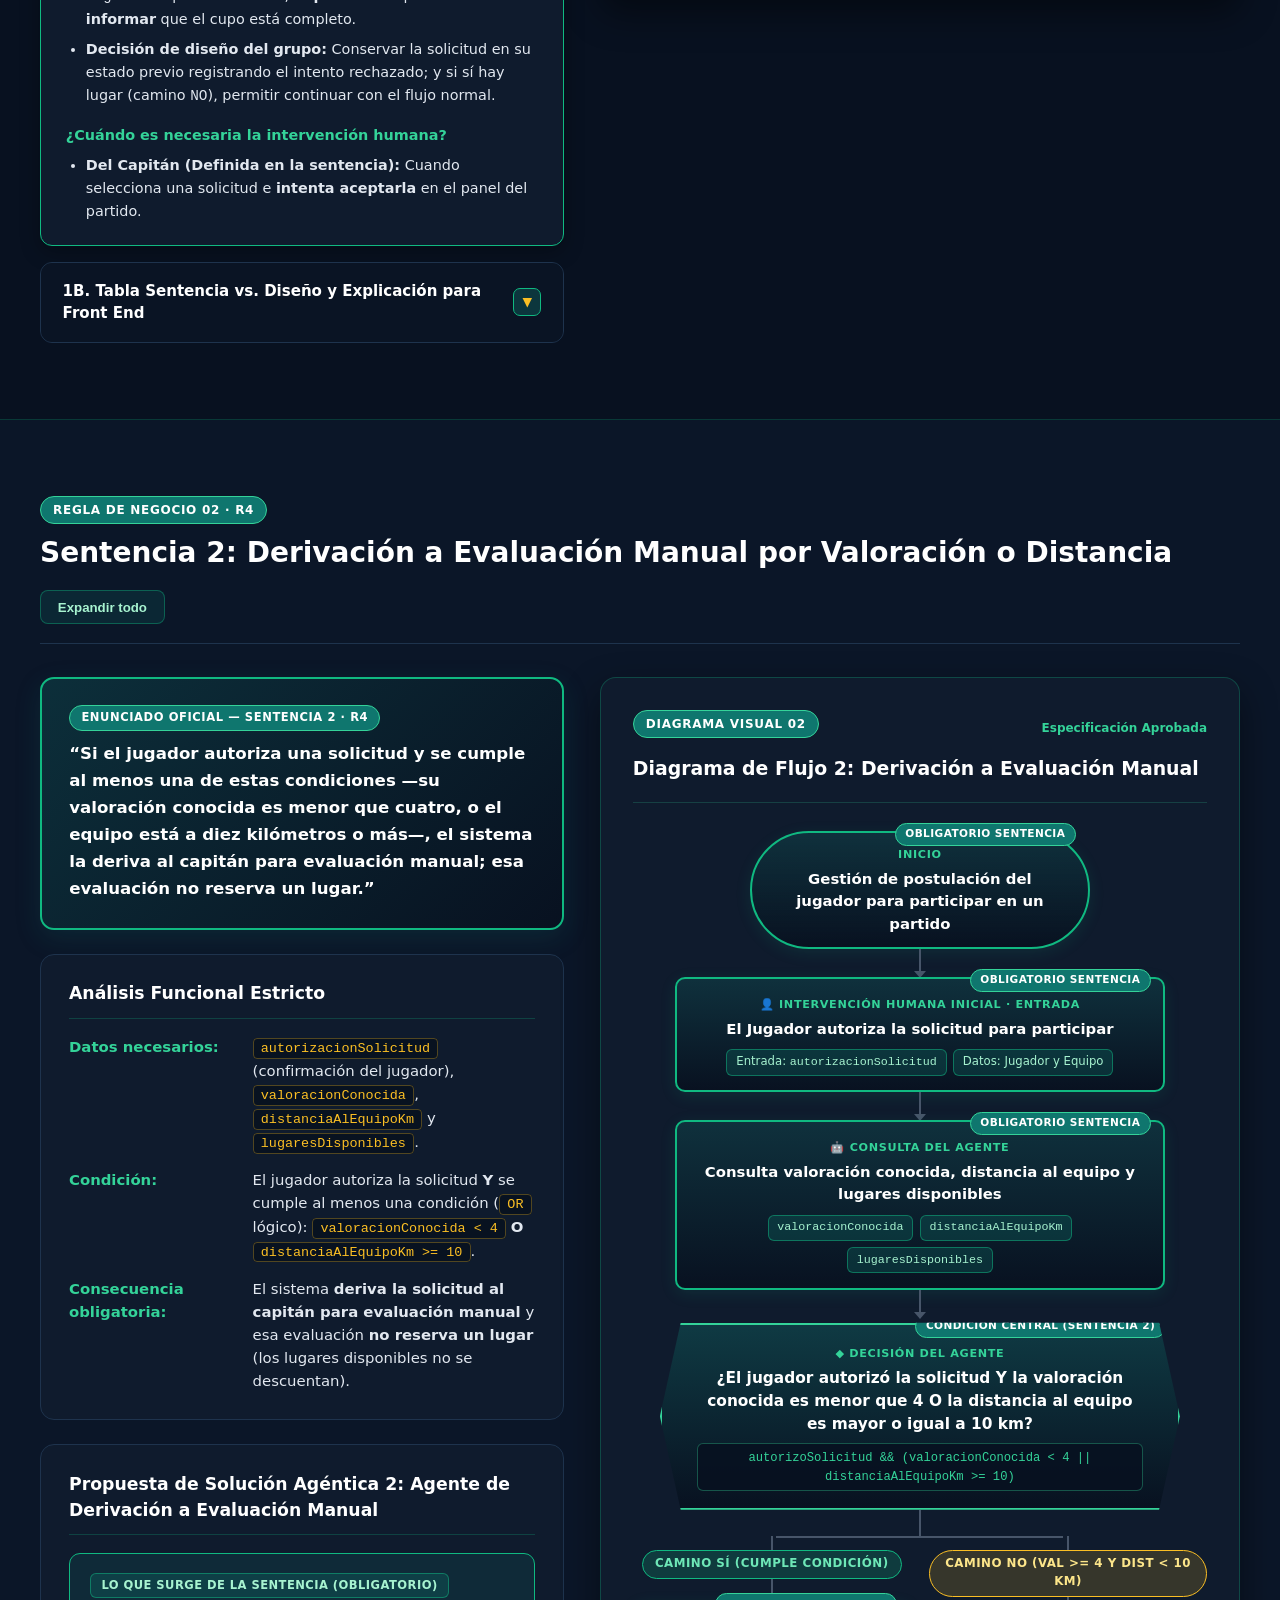
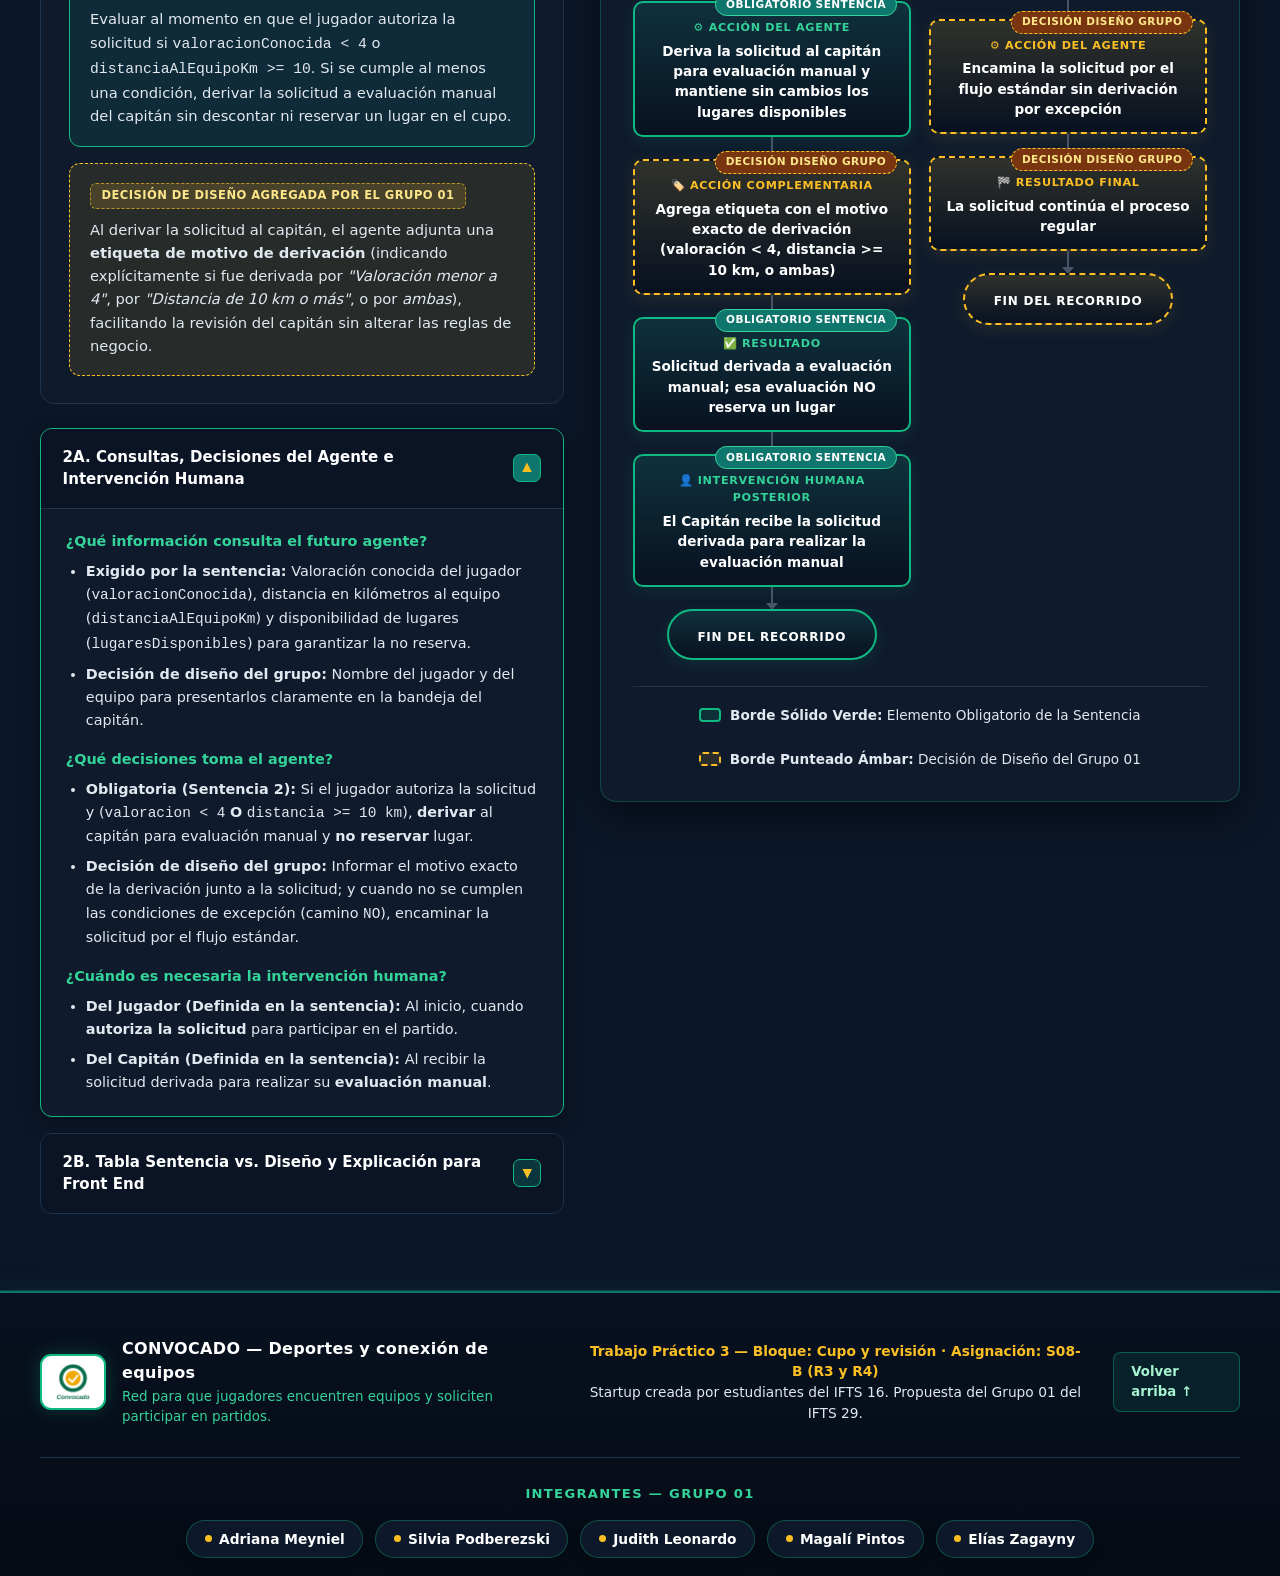
==== commit 26448f7a: "Corrige contenido oficial y funcionamiento de desplegables" ====
--- a/index.html
+++ b/index.html
@@ -55,6 +55,8 @@
             <span>TP3 · Desarrollo Web Front End</span>
             <span class="separator">•</span>
             <span>Grupo 01</span>
+            <span class="separator">•</span>
+            <span>Asignación: S08-B · Bloque: Cupo y revisión (R3 y R4)</span>
           </div>
 
           <div class="hero-brand-lockup">
@@ -62,7 +64,7 @@
               <img src="assets/logo.webp" alt="Logo original de la startup Convocado" class="convocado-logo-img" />
             </div>
             <div>
-              <p class="startup-label">STARTUP DEPORTIVA</p>
+              <p class="startup-label">CATEGORÍA: DEPORTES Y CONEXIÓN DE EQUIPOS</p>
               <h1 class="hero-title">Convocado</h1>
             </div>
           </div>
@@ -72,7 +74,8 @@
           </p>
 
           <p class="hero-description">
-            Análisis funcional estricto, diseño de comportamiento agéntico y diagramas de decisión para la gestión de cupos y evaluación de solicitudes de jugadores.
+            <strong>Startup creada por estudiantes del IFTS 16. Propuesta del Grupo 01 del IFTS 29.</strong><br />
+            Análisis funcional estricto, diseño de comportamiento agéntico y diagramas de decisión para el bloque <strong>Cupo y revisión</strong> (Asignación <strong>S08-B</strong> · Sentencias <strong>R3</strong> y <strong>R4</strong>).
           </p>
 
           <div class="hero-actions">
@@ -85,26 +88,26 @@
         <aside class="hero-summary-card" aria-label="Resumen de reglas asignadas al Grupo 01">
           <div class="summary-card-header">
             <span class="status-indicator"></span>
-            <h2>Reglas de Negocio Asignadas — Grupo 01</h2>
+            <h2>Bloque: Cupo y revisión · Asignación: S08-B</h2>
           </div>
           <div class="summary-rules">
             <div class="summary-rule-item">
-              <span class="rule-num">01</span>
+              <span class="rule-num">R3</span>
               <div>
-                <h3>Control de Cupo Completo</h3>
+                <h3>Sentencia 1 · R3: Control de Cupo Completo</h3>
                 <p>Verificación de disponibilidad ante intentos de aceptación del capitán e impedimento cuando no queda lugar.</p>
               </div>
             </div>
             <div class="summary-rule-item">
-              <span class="rule-num">02</span>
+              <span class="rule-num">R4</span>
               <div>
-                <h3>Derivación a Evaluación Manual</h3>
+                <h3>Sentencia 2 · R4: Derivación a Evaluación Manual</h3>
                 <p>Evaluación de solicitudes autorizadas según valoración conocida (&lt; 4) o distancia al equipo (&ge; 10 km) sin reservar lugar.</p>
               </div>
             </div>
           </div>
           <div class="summary-card-footer">
-            <span>Distinción explícita entre reglas obligatorias y decisiones de diseño</span>
+            <span>Startup creada por estudiantes del IFTS 16 · Propuesta del Grupo 01 del IFTS 29</span>
           </div>
         </aside>
       </div>
@@ -145,12 +148,12 @@
       <div class="section-container">
         <div class="section-heading-bar">
           <div>
-            <span class="sentence-tag">Regla de Negocio 01</span>
+            <span class="sentence-tag">Regla de Negocio 01 · R3</span>
             <h2 class="section-main-title">Sentencia 1: Control de Cupo al Aceptar Solicitudes</h2>
           </div>
-          <div class="Quick-controls">
-            <button type="button" class="btn-ghost js-toggle-details" data-target="sentencia-1">
-              Expandir / Contraer Desplegables
+          <div class="quick-controls">
+            <button type="button" class="btn-ghost js-toggle-details" data-target="sentencia-1" aria-expanded="false">
+              Expandir todo
             </button>
           </div>
         </div>
@@ -163,7 +166,7 @@
             <!-- Cita oficial de la Sentencia 1 -->
             <div class="official-sentence-box">
               <div class="box-label">
-                <span class="badge-mandatory-inline">Enunciado Oficial — Sentencia 1</span>
+                <span class="badge-mandatory-inline">Enunciado Oficial — Sentencia 1 · R3</span>
               </div>
               <blockquote>
                 “Si el capitán intenta aceptar una solicitud cuando ya no queda lugar, el sistema informa que el cupo está completo e impide una nueva aceptación.”
@@ -447,12 +450,12 @@
       <div class="section-container">
         <div class="section-heading-bar">
           <div>
-            <span class="sentence-tag">Regla de Negocio 02</span>
+            <span class="sentence-tag">Regla de Negocio 02 · R4</span>
             <h2 class="section-main-title">Sentencia 2: Derivación a Evaluación Manual por Valoración o Distancia</h2>
           </div>
-          <div class="Quick-controls">
-            <button type="button" class="btn-ghost js-toggle-details" data-target="sentencia-2">
-              Expandir / Contraer Desplegables
+          <div class="quick-controls">
+            <button type="button" class="btn-ghost js-toggle-details" data-target="sentencia-2" aria-expanded="false">
+              Expandir todo
             </button>
           </div>
         </div>
@@ -465,13 +468,10 @@
             <!-- Cita oficial de la Sentencia 2 -->
             <div class="official-sentence-box">
               <div class="box-label">
-                <span class="badge-mandatory-inline">Enunciado Oficial — Sentencia 2</span>
+                <span class="badge-mandatory-inline">Enunciado Oficial — Sentencia 2 · R4</span>
               </div>
               <blockquote>
-                “Si el jugador autoriza una solicitud y se cumple al menos una de estas condiciones:
-                <br />• la valoración conocida es menor que cuatro
-                <br />• o el equipo está a diez kilómetros o más
-                <br />el sistema la deriva al capitán para evaluación manual; esa evaluación no reserva un lugar.”
+                “Si el jugador autoriza una solicitud y se cumple al menos una de estas condiciones —su valoración conocida es menor que cuatro, o el equipo está a diez kilómetros o más—, el sistema la deriva al capitán para evaluación manual; esa evaluación no reserva un lugar.”
               </blockquote>
             </div>
 
@@ -772,14 +772,14 @@
             <img src="assets/logo.webp" alt="Logo original de la startup Convocado" class="convocado-logo-img" />
           </div>
           <div>
-            <strong>CONVOCADO — Startup Deportiva</strong>
+            <strong>CONVOCADO — Deportes y conexión de equipos</strong>
             <p>Red para que jugadores encuentren equipos y soliciten participar en partidos.</p>
           </div>
         </div>
 
         <div class="footer-meta">
-          <p><strong>Trabajo Práctico 3 — Desarrollo Web Front End</strong></p>
-          <p>Grupo 01 · Análisis Funcional, Propuesta Agéntica y Diagramas de Flujo</p>
+          <p><strong>Trabajo Práctico 3 — Bloque: Cupo y revisión · Asignación: S08-B (R3 y R4)</strong></p>
+          <p>Startup creada por estudiantes del IFTS 16. Propuesta del Grupo 01 del IFTS 29.</p>
         </div>
 
         <div class="footer-top-link">
--- a/diagramas.css
+++ b/diagramas.css
@@ -0,0 +1,544 @@
+/* ==========================================================================
+   ESTILOS DE DIAGRAMAS DE FLUJO VISUALES - CONVOCADO (GRUPO 01)
+   Optimizado para Desktop, Tablet y Mobile — Paleta Oficial Convocado
+   ========================================================================== */
+
+:root {
+  --bg-page: #081120;
+  --bg-card: #0f1b2d;
+  --bg-node: #081120;
+  --text-primary: #ffffff;
+  --text-secondary: #e2e8f0;
+  --text-muted: #94a3b8;
+
+  /* Paleta Oficial Convocado */
+  --convocado-green-main: #0f766e;
+  --convocado-green-sec: #10b981;
+  --convocado-green-light: #34d399;
+  --convocado-yellow-accent: #fbbf24;
+
+  /* Colores para Elementos Obligatorios de la Sentencia (Verde Convocado) */
+  --mandatory-border: #10b981;
+  --mandatory-bg: rgba(16, 185, 129, 0.13);
+  --mandatory-badge-bg: #0f766e;
+  --mandatory-badge-text: #ffffff;
+
+  /* Colores para Decisiones de Diseño del Grupo (Amarillo Acento Logo) */
+  --design-border: #fbbf24;
+  --design-bg: rgba(251, 191, 36, 0.11);
+  --design-badge-bg: #78350f;
+  --design-badge-text: #fde68a;
+
+  /* Acentos de tipos de nodo alineados a la identidad verde/amarilla */
+  --decision-accent: #34d399;
+  --human-accent: #10b981;
+  --yes-color: #10b981;
+  --no-color: #fbbf24;
+  --line-color: #475569;
+}
+
+* {
+  box-sizing: border-box;
+  margin: 0;
+  padding: 0;
+}
+
+body {
+  font-family: 'Segoe UI', system-ui, -apple-system, sans-serif;
+  background-color: var(--bg-page);
+  color: var(--text-primary);
+  line-height: 1.5;
+  padding-bottom: 3rem;
+  overflow-x: hidden;
+}
+
+/* ==========================================================================
+   ENCABEZADO Y LEYENDA DE ORIGEN
+   ========================================================================== */
+.page-header {
+  background: rgba(8, 17, 32, 0.95);
+  border-bottom: 1px solid rgba(16, 185, 129, 0.28);
+  padding: 1.25rem 2.5rem;
+  position: sticky;
+  top: 0;
+  z-index: 100;
+  backdrop-filter: blur(8px);
+}
+
+.header-inner {
+  max-width: 1560px;
+  margin: 0 auto;
+  display: flex;
+  align-items: center;
+  justify-content: space-between;
+  gap: 2rem;
+}
+
+.brand {
+  display: flex;
+  align-items: center;
+  gap: 0.9rem;
+}
+
+.brand-icon {
+  font-size: 2rem;
+  background: rgba(15, 118, 110, 0.25);
+  border: 2px solid var(--mandatory-border);
+  width: 48px;
+  height: 48px;
+  border-radius: 12px;
+  display: flex;
+  align-items: center;
+  justify-content: center;
+}
+
+.brand h1 {
+  font-size: 1.25rem;
+  font-weight: 700;
+  color: var(--text-primary);
+}
+
+.brand p {
+  font-size: 0.85rem;
+  color: var(--text-muted);
+}
+
+.legend {
+  display: flex;
+  align-items: center;
+  gap: 1.5rem;
+  background: #081120;
+  padding: 0.65rem 1.25rem;
+  border-radius: 10px;
+  border: 1px solid rgba(16, 185, 129, 0.3);
+}
+
+.legend-title {
+  font-size: 0.8rem;
+  text-transform: uppercase;
+  letter-spacing: 0.05em;
+  color: var(--text-muted);
+  font-weight: 700;
+}
+
+.legend-item {
+  display: flex;
+  align-items: center;
+  gap: 0.55rem;
+  font-size: 0.85rem;
+  color: var(--text-secondary);
+}
+
+.legend-swatch {
+  width: 22px;
+  height: 14px;
+  border-radius: 4px;
+  display: inline-block;
+  flex-shrink: 0;
+}
+
+.swatch-mandatory {
+  background: var(--mandatory-bg);
+  border: 2px solid var(--mandatory-border);
+}
+
+.swatch-design {
+  background: var(--design-bg);
+  border: 2px dashed var(--design-border);
+}
+
+/* ==========================================================================
+   GRILLA DE LOS DOS DIAGRAMAS EN DESKTOP
+   ========================================================================== */
+.diagrams-grid {
+  max-width: 1560px;
+  margin: 2rem auto 0;
+  padding: 0 2rem;
+  display: grid;
+  grid-template-columns: 1fr 1fr;
+  gap: 2rem;
+  align-items: start;
+}
+
+.diagram-card {
+  background: var(--bg-card);
+  border: 1px solid rgba(16, 185, 129, 0.28);
+  border-radius: 16px;
+  padding: 2rem;
+  box-shadow: 0 14px 36px rgba(0, 0, 0, 0.45);
+  width: 100%;
+  overflow: hidden;
+}
+
+.diagram-header {
+  margin-bottom: 1.75rem;
+  border-bottom: 1px solid rgba(52, 211, 153, 0.2);
+  padding-bottom: 1.25rem;
+}
+
+.sentence-tag {
+  display: inline-block;
+  background: var(--convocado-green-main);
+  color: #ffffff;
+  border: 1px solid var(--convocado-green-light);
+  font-size: 0.75rem;
+  font-weight: 700;
+  text-transform: uppercase;
+  letter-spacing: 0.06em;
+  padding: 0.25rem 0.75rem;
+  border-radius: 999px;
+  margin-bottom: 0.5rem;
+}
+
+.diagram-header h2 {
+  font-size: 1.2rem;
+  margin-bottom: 0.65rem;
+  color: #ffffff;
+}
+
+.sentence-quote {
+  font-size: 0.88rem;
+  color: var(--text-secondary);
+  background: rgba(8, 17, 32, 0.75);
+  border-left: 4px solid var(--mandatory-border);
+  padding: 0.65rem 0.9rem;
+  border-radius: 0 8px 8px 0;
+  font-style: italic;
+}
+
+/* ==========================================================================
+   ESTRUCTURA DEL DIAGRAMA DE FLUJO (NODOS Y CONECTORES)
+   ========================================================================== */
+.flowchart {
+  display: flex;
+  flex-direction: column;
+  align-items: center;
+  width: 100%;
+}
+
+.node {
+  position: relative;
+  width: 100%;
+  max-width: 490px;
+  background: var(--bg-node);
+  border-radius: 10px;
+  padding: 1.15rem 1.15rem 0.9rem;
+  text-align: center;
+  transition: transform 0.15s ease, box-shadow 0.15s ease;
+  overflow-wrap: break-word;
+  word-wrap: break-word;
+}
+
+/* Distinción visual clave: Obligatorio (Verde) vs. Diseño del Grupo (Amarillo) */
+.node-mandatory {
+  border: 2px solid var(--mandatory-border);
+  background: linear-gradient(180deg, rgba(15, 118, 110, 0.24) 0%, rgba(8, 17, 32, 0.96) 100%);
+  box-shadow: 0 4px 16px rgba(16, 185, 129, 0.12);
+}
+
+.node-design {
+  border: 2px dashed var(--design-border);
+  background: linear-gradient(180deg, rgba(251, 191, 36, 0.14) 0%, rgba(8, 17, 32, 0.96) 100%);
+  box-shadow: 0 4px 16px rgba(251, 191, 36, 0.1);
+}
+
+/* Etiqueta flotante de origen en cada nodo */
+.node-origin-badge {
+  position: absolute;
+  top: -10px;
+  right: 12px;
+  font-size: 0.66rem;
+  font-weight: 700;
+  text-transform: uppercase;
+  letter-spacing: 0.04em;
+  padding: 0.16rem 0.6rem;
+  border-radius: 999px;
+}
+
+.badge-mandatory {
+  background: var(--mandatory-badge-bg);
+  color: var(--mandatory-badge-text);
+  border: 1px solid var(--convocado-green-light);
+}
+
+.badge-design {
+  background: var(--design-badge-bg);
+  color: var(--design-badge-text);
+  border: 1px dashed var(--design-border);
+}
+
+/* Formas según tipo de nodo de diagrama */
+.node-terminal {
+  max-width: 340px;
+  border-radius: 999px;
+  padding: 0.9rem 1.4rem 0.75rem;
+}
+
+.node-terminal-end {
+  max-width: 210px;
+  border-radius: 999px;
+  padding: 0.45rem 1rem;
+  font-size: 0.75rem;
+  font-weight: 700;
+  letter-spacing: 0.06em;
+}
+
+.node-decision {
+  max-width: 520px;
+  border-width: 2.5px;
+  border-color: var(--convocado-green-light);
+  background: linear-gradient(180deg, rgba(15, 118, 110, 0.34) 0%, rgba(8, 17, 32, 0.97) 100%);
+  clip-path: polygon(4% 0%, 96% 0%, 100% 50%, 96% 100%, 4% 100%, 0% 50%);
+  padding: 1.35rem 2.2rem 1.05rem;
+}
+
+.decision-wrapper {
+  width: 100%;
+  display: flex;
+  justify-content: center;
+  position: relative;
+  padding-top: 0.3rem;
+}
+
+.node-type {
+  font-size: 0.7rem;
+  font-weight: 800;
+  letter-spacing: 0.06em;
+  text-transform: uppercase;
+  color: var(--convocado-green-light);
+  margin-bottom: 0.25rem;
+}
+
+.node-design .node-type {
+  color: var(--convocado-yellow-accent);
+}
+
+.node-title {
+  font-size: 0.93rem;
+  font-weight: 600;
+  color: var(--text-primary);
+}
+
+.node-question {
+  font-size: 0.96rem;
+  font-weight: 700;
+  color: #ffffff;
+  margin: 0.2rem 0 0.45rem;
+}
+
+.node-code {
+  font-size: 0.76rem;
+  color: var(--convocado-green-light);
+  background: rgba(8, 17, 32, 0.85);
+  display: inline-block;
+  max-width: 100%;
+  padding: 0.22rem 0.65rem;
+  border-radius: 6px;
+  border: 1px solid rgba(52, 211, 153, 0.35);
+  white-space: normal;
+  word-break: break-word;
+}
+
+/* Metadatos internos de entrada/consulta */
+.node-meta {
+  margin-top: 0.55rem;
+  display: flex;
+  flex-wrap: wrap;
+  justify-content: center;
+  gap: 0.4rem;
+}
+
+.meta-pill {
+  font-size: 0.73rem;
+  padding: 0.18rem 0.55rem;
+  border-radius: 6px;
+}
+
+.pill-mandatory {
+  background: rgba(15, 118, 110, 0.28);
+  color: #a7f3d0;
+  border: 1px solid rgba(16, 185, 129, 0.5);
+}
+
+.pill-design {
+  background: rgba(251, 191, 36, 0.15);
+  color: #fde68a;
+  border: 1px dashed rgba(251, 191, 36, 0.65);
+}
+
+/* ==========================================================================
+   CONECTORES Y FLECHAS
+   ========================================================================== */
+.connector-vertical {
+  width: 2px;
+  height: 28px;
+  background-color: var(--line-color);
+  position: relative;
+}
+
+.connector-vertical.short {
+  height: 22px;
+}
+
+.connector-vertical::after {
+  content: '';
+  position: absolute;
+  bottom: -1px;
+  left: 50%;
+  transform: translateX(-50%);
+  border-left: 6px solid transparent;
+  border-right: 6px solid transparent;
+  border-top: 7px solid var(--line-color);
+}
+
+/* ==========================================================================
+   BIFURCACIÓN DE CAMINOS SÍ / NO
+   ========================================================================== */
+.branches-container {
+  width: 100%;
+  position: relative;
+  display: grid;
+  grid-template-columns: 1fr 1fr;
+  gap: 1.15rem;
+  padding-top: 22px;
+  margin-top: 4px;
+}
+
+.branches-container::before {
+  content: '';
+  position: absolute;
+  top: -4px;
+  left: 50%;
+  transform: translateX(-50%);
+  width: 2px;
+  height: 26px;
+  background-color: var(--line-color);
+}
+
+.branch-split-bar {
+  position: absolute;
+  top: 22px;
+  left: 25%;
+  right: 25%;
+  height: 2px;
+  background-color: var(--line-color);
+}
+
+.branch-column {
+  display: flex;
+  flex-direction: column;
+  align-items: center;
+  position: relative;
+  min-width: 0;
+}
+
+.branch-column::before {
+  content: '';
+  position: absolute;
+  top: 0;
+  left: 50%;
+  transform: translateX(-50%);
+  width: 2px;
+  height: 14px;
+  background-color: var(--line-color);
+}
+
+.branch-badge {
+  margin-top: 14px;
+  font-size: 0.74rem;
+  font-weight: 800;
+  letter-spacing: 0.04em;
+  padding: 0.3rem 0.75rem;
+  border-radius: 999px;
+  text-transform: uppercase;
+  text-align: center;
+}
+
+.badge-yes {
+  background: rgba(16, 185, 129, 0.2);
+  color: #6ee7b7;
+  border: 1.5px solid var(--yes-color);
+}
+
+.badge-no {
+  background: rgba(251, 191, 36, 0.16);
+  color: #fde68a;
+  border: 1.5px solid var(--no-color);
+}
+
+.branch-column .node {
+  padding: 1.05rem 0.9rem 0.8rem;
+}
+
+.branch-column .node-title {
+  font-size: 0.85rem;
+}
+
+/* ==========================================================================
+   ADAPTACIÓN RESPONSIVE DE DIAGRAMAS (TABLET Y MOBILE)
+   ========================================================================== */
+@media (max-width: 1100px) {
+  .diagrams-grid {
+    grid-template-columns: 1fr;
+    padding: 0 1.25rem;
+  }
+
+  .header-inner {
+    flex-direction: column;
+    align-items: flex-start;
+    gap: 1rem;
+  }
+
+  .legend {
+    flex-wrap: wrap;
+    width: 100%;
+  }
+}
+
+@media (max-width: 680px) {
+  .diagram-card {
+    padding: 1.25rem 1rem;
+  }
+
+  .node-decision {
+    clip-path: none;
+    border-radius: 12px;
+    padding: 1.35rem 1rem 1rem;
+  }
+
+  .node-origin-badge {
+    position: static;
+    display: inline-block;
+    margin-bottom: 0.45rem;
+  }
+
+  .node,
+  .branch-column .node {
+    padding: 0.9rem 0.85rem;
+  }
+
+  /* Apilar Camino SÍ y Camino NO en pantallas móviles para evitar overflow horizontal */
+  .branches-container {
+    grid-template-columns: 1fr;
+    gap: 1.75rem;
+    padding-top: 12px;
+  }
+
+  .branch-split-bar {
+    display: none;
+  }
+
+  .branches-container::before {
+    height: 16px;
+  }
+
+  .branch-column::before {
+    display: none;
+  }
+
+  .branch-badge {
+    margin-top: 4px;
+    width: 100%;
+    max-width: 320px;
+  }
+}
--- a/styles.css
+++ b/styles.css
@@ -0,0 +1,1201 @@
+/* ==========================================================================
+   ESTILOS GENERALES DE LA LANDING - CONVOCADO (GRUPO 01)
+   Diseño Responsive Completo (Desktop, Tablet 1024px, Tablet 768px, Mobile 480px)
+   Identidad Visual alineada al Logo Oficial de Convocado
+   ========================================================================== */
+
+:root {
+    --bg-deep: #081120;
+    --bg-section-alt: #0b1628;
+    --surface-card: #0f1b2d;
+    --surface-elevated: #081120;
+    --border-subtle: #1e334d;
+    --border-highlight: #0f766e;
+
+    --brand-primary: #0f766e;
+    --brand-secondary: #10b981;
+    --brand-light: #34d399;
+    --brand-yellow: #fbbf24;
+    --brand-white: #ffffff;
+}
+
+html {
+    scroll-behavior: smooth;
+    overflow-x: hidden;
+}
+
+body {
+    background-color: var(--bg-deep);
+    color: var(--text-primary);
+    font-family: 'Segoe UI', system-ui, -apple-system, BlinkMacSystemFont, sans-serif;
+    width: 100%;
+    max-width: 100vw;
+    overflow-x: hidden;
+    padding-bottom: 0;
+}
+
+.section-container {
+    max-width: 1520px;
+    margin: 0 auto;
+    padding: 0 2.5rem;
+}
+
+/* ==========================================================================
+   1. HEADER STICKY
+   ========================================================================== */
+.site-header {
+    position: sticky;
+    top: 0;
+    z-index: 200;
+    background: rgba(8, 17, 32, 0.94);
+    backdrop-filter: blur(12px);
+    border-bottom: 1px solid rgba(16, 185, 129, 0.3);
+    box-shadow: 0 4px 24px rgba(0, 0, 0, 0.4);
+}
+
+.header-container {
+    max-width: 1520px;
+    margin: 0 auto;
+    padding: 0.85rem 2.5rem;
+    display: flex;
+    align-items: center;
+    justify-content: space-between;
+    gap: 1.5rem;
+    flex-wrap: wrap;
+}
+
+.brand-logo {
+    display: flex;
+    align-items: center;
+    gap: 0.95rem;
+    text-decoration: none;
+    color: var(--brand-white);
+}
+
+.header-logo-container,
+.hero-logo-container,
+.footer-logo-container {
+    background: var(--brand-white);
+    border: 2px solid var(--brand-secondary);
+    display: flex;
+    align-items: center;
+    justify-content: center;
+    flex-shrink: 0;
+}
+
+.header-logo-container {
+    height: 56px;
+    padding: 4px 9px;
+    border-radius: 11px;
+    box-shadow: 0 0 18px rgba(16, 185, 129, 0.28);
+}
+
+.footer-logo-container {
+    height: 56px;
+    padding: 4px 9px;
+    border-radius: 11px;
+    box-shadow: 0 0 18px rgba(16, 185, 129, 0.25);
+}
+
+.convocado-logo-img {
+    height: 100%;
+    width: auto;
+    max-width: 100%;
+    object-fit: contain;
+    display: block;
+}
+
+.brand-text {
+    display: flex;
+    flex-direction: column;
+}
+
+.brand-name {
+    font-size: 1.18rem;
+    font-weight: 800;
+    letter-spacing: 0.06em;
+    color: var(--brand-white);
+}
+
+.brand-group {
+    font-size: 0.76rem;
+    color: var(--brand-light);
+    font-weight: 600;
+}
+
+.main-nav {
+    display: flex;
+    align-items: center;
+    gap: 0.45rem;
+    background: rgba(15, 27, 45, 0.85);
+    padding: 0.35rem;
+    border-radius: 999px;
+    border: 1px solid rgba(16, 185, 129, 0.28);
+    flex-wrap: wrap;
+    justify-content: center;
+}
+
+.nav-link {
+    color: var(--text-secondary);
+    text-decoration: none;
+    font-size: 0.88rem;
+    font-weight: 600;
+    padding: 0.45rem 1.15rem;
+    border-radius: 999px;
+    transition: all 0.2s ease;
+    white-space: nowrap;
+}
+
+.nav-link:hover,
+.nav-link.active {
+    color: var(--brand-white);
+    background: var(--brand-primary);
+    box-shadow: 0 0 14px rgba(16, 185, 129, 0.35), inset 0 0 0 1px var(--brand-light);
+}
+
+.header-legend {
+    display: flex;
+    align-items: center;
+    gap: 0.65rem;
+    flex-wrap: wrap;
+}
+
+.legend-chip {
+    display: inline-flex;
+    align-items: center;
+    gap: 0.45rem;
+    font-size: 0.76rem;
+    font-weight: 600;
+    padding: 0.36rem 0.8rem;
+    border-radius: 8px;
+    background: var(--surface-elevated);
+}
+
+.chip-mandatory {
+    border: 1px solid var(--brand-secondary);
+    color: #a7f3d0;
+}
+
+.chip-design {
+    border: 1px dashed var(--brand-yellow);
+    color: #fde68a;
+}
+
+.dot {
+    width: 8px;
+    height: 8px;
+    border-radius: 50%;
+    flex-shrink: 0;
+}
+
+.dot-mandatory {
+    background: var(--brand-secondary);
+}
+
+.dot-design {
+    background: var(--brand-yellow);
+}
+
+/* ==========================================================================
+   2. HERO / PRESENTACIÓN DE LA STARTUP
+   ========================================================================== */
+.hero-section {
+    padding: 4.5rem 0 4.25rem;
+    background:
+        radial-gradient(circle at 18% 25%, rgba(15, 118, 110, 0.28), transparent 42%),
+        radial-gradient(circle at 82% 28%, rgba(16, 185, 129, 0.14), transparent 42%),
+        radial-gradient(circle at 50% 85%, rgba(251, 191, 36, 0.06), transparent 45%);
+    border-bottom: 1px solid rgba(16, 185, 129, 0.25);
+}
+
+.hero-grid {
+    display: grid;
+    grid-template-columns: 1.25fr 0.95fr;
+    gap: 3.25rem;
+    align-items: center;
+}
+
+.eyebrow-badge {
+    display: inline-flex;
+    align-items: center;
+    gap: 0.55rem;
+    background: rgba(15, 118, 110, 0.25);
+    border: 1px solid rgba(52, 211, 153, 0.45);
+    color: var(--brand-light);
+    font-size: 0.78rem;
+    font-weight: 700;
+    text-transform: uppercase;
+    letter-spacing: 0.06em;
+    padding: 0.38rem 0.95rem;
+    border-radius: 999px;
+    margin-bottom: 1.5rem;
+    flex-wrap: wrap;
+}
+
+.hero-brand-lockup {
+    display: flex;
+    align-items: center;
+    gap: 1.4rem;
+    margin-bottom: 1.4rem;
+}
+
+.hero-logo-container {
+    height: 136px;
+    padding: 10px 16px;
+    border-radius: 20px;
+    border: 2.5px solid var(--brand-secondary);
+    box-shadow:
+        0 0 36px rgba(16, 185, 129, 0.42),
+        0 12px 32px rgba(0, 0, 0, 0.45);
+}
+
+.startup-label {
+    font-size: 0.82rem;
+    font-weight: 800;
+    letter-spacing: 0.15em;
+    color: var(--brand-yellow);
+    margin-bottom: 0.2rem;
+}
+
+.hero-title {
+    font-size: 3.45rem;
+    font-weight: 900;
+    letter-spacing: -0.02em;
+    line-height: 1.04;
+    color: var(--brand-white);
+    text-shadow: 0 4px 24px rgba(15, 118, 110, 0.55);
+}
+
+.hero-objective {
+    font-size: 1.38rem;
+    font-weight: 700;
+    color: var(--brand-white);
+    margin-bottom: 0.95rem;
+    border-left: 4px solid var(--brand-secondary);
+    padding-left: 1.1rem;
+}
+
+.hero-description {
+    font-size: 1.02rem;
+    color: var(--text-secondary);
+    max-width: 680px;
+    margin-bottom: 2rem;
+    line-height: 1.6;
+}
+
+.hero-actions {
+    display: flex;
+    flex-wrap: wrap;
+    gap: 0.9rem;
+}
+
+.btn {
+    display: inline-flex;
+    align-items: center;
+    justify-content: center;
+    text-decoration: none;
+    font-size: 0.9rem;
+    font-weight: 700;
+    padding: 0.8rem 1.4rem;
+    border-radius: 10px;
+    transition: all 0.2s ease;
+    cursor: pointer;
+    text-align: center;
+}
+
+.btn-primary {
+    background: linear-gradient(135deg, var(--brand-secondary) 0%, var(--brand-primary) 100%);
+    color: var(--brand-white);
+    border: 1px solid var(--brand-light);
+    box-shadow: 0 6px 18px rgba(15, 118, 110, 0.4);
+}
+
+.btn-primary:hover {
+    background: linear-gradient(135deg, var(--brand-light) 0%, var(--brand-secondary) 100%);
+    color: #042f2e;
+    transform: translateY(-1px);
+}
+
+.btn-secondary {
+    background: var(--surface-card);
+    color: var(--brand-white);
+    border: 1px solid rgba(52, 211, 153, 0.4);
+}
+
+.btn-secondary:hover {
+    border-color: var(--brand-yellow);
+    color: var(--brand-yellow);
+}
+
+.btn-ghost {
+    background: rgba(15, 118, 110, 0.18);
+    color: #a7f3d0;
+    border: 1px solid rgba(16, 185, 129, 0.4);
+    padding: 0.55rem 1.05rem;
+    border-radius: 8px;
+    font-size: 0.83rem;
+    font-weight: 700;
+    cursor: pointer;
+    text-decoration: none;
+    transition: all 0.18s ease;
+    display: inline-block;
+}
+
+.btn-ghost:hover {
+    background: var(--brand-primary);
+    border-color: var(--brand-light);
+    color: var(--brand-white);
+}
+
+/* Foco visible accesible para navegación con teclado en botones y enlaces */
+.brand-logo:focus-visible,
+.nav-link:focus-visible,
+.btn:focus-visible,
+.btn-ghost:focus-visible {
+    outline: 2px solid var(--brand-yellow);
+    outline-offset: 3px;
+    box-shadow: 0 0 0 4px rgba(251, 191, 36, 0.25);
+}
+
+/* Tarjeta lateral del Hero */
+.hero-summary-card {
+    background: var(--surface-card);
+    border: 1px solid rgba(16, 185, 129, 0.32);
+    border-radius: 16px;
+    padding: 1.85rem;
+    box-shadow: 0 18px 40px rgba(0, 0, 0, 0.45);
+}
+
+.summary-card-header {
+    display: flex;
+    align-items: center;
+    gap: 0.65rem;
+    padding-bottom: 1rem;
+    border-bottom: 1px solid var(--border-subtle);
+    margin-bottom: 1.25rem;
+}
+
+.status-indicator {
+    width: 10px;
+    height: 10px;
+    border-radius: 50%;
+    background: var(--brand-secondary);
+    box-shadow: 0 0 10px var(--brand-secondary);
+    flex-shrink: 0;
+}
+
+.summary-card-header h2 {
+    font-size: 1.02rem;
+    font-weight: 700;
+    color: var(--brand-white);
+}
+
+.summary-rules {
+    display: flex;
+    flex-direction: column;
+    gap: 1.05rem;
+}
+
+.summary-rule-item {
+    display: flex;
+    gap: 1rem;
+    background: rgba(8, 17, 32, 0.72);
+    padding: 1.1rem;
+    border-radius: 12px;
+    border: 1px solid rgba(16, 185, 129, 0.25);
+}
+
+.rule-num {
+    font-size: 1.05rem;
+    font-weight: 900;
+    color: var(--brand-yellow);
+    background: rgba(15, 118, 110, 0.35);
+    border: 1px solid rgba(52, 211, 153, 0.4);
+    width: 40px;
+    height: 40px;
+    border-radius: 9px;
+    display: flex;
+    align-items: center;
+    justify-content: center;
+    flex-shrink: 0;
+}
+
+.summary-rule-item h3 {
+    font-size: 0.96rem;
+    color: var(--brand-white);
+    margin-bottom: 0.25rem;
+}
+
+.summary-rule-item p {
+    font-size: 0.86rem;
+    color: var(--text-secondary);
+}
+
+.summary-card-footer {
+    margin-top: 1.2rem;
+    padding-top: 0.9rem;
+    border-top: 1px solid var(--border-subtle);
+    font-size: 0.8rem;
+    color: var(--brand-light);
+    text-align: center;
+    font-weight: 600;
+}
+
+/* ==========================================================================
+   3. SECCIÓN NUESTRO ENFOQUE
+   ========================================================================== */
+.approach-section {
+    padding: 4.5rem 0;
+    border-bottom: 1px solid rgba(16, 185, 129, 0.22);
+}
+
+.approach-card {
+    background: linear-gradient(180deg, rgba(15, 27, 45, 0.96) 0%, rgba(8, 17, 32, 0.96) 100%);
+    border: 1px solid rgba(16, 185, 129, 0.32);
+    border-radius: 18px;
+    padding: 2.6rem 2.8rem;
+    box-shadow: 0 14px 36px rgba(0, 0, 0, 0.35);
+}
+
+.approach-header {
+    margin-bottom: 1.2rem;
+}
+
+.section-tag {
+    display: inline-block;
+    font-size: 0.76rem;
+    font-weight: 800;
+    text-transform: uppercase;
+    letter-spacing: 0.08em;
+    color: var(--brand-light);
+    margin-bottom: 0.35rem;
+}
+
+.approach-header h2 {
+    font-size: 1.65rem;
+    color: var(--brand-white);
+}
+
+.approach-lead {
+    font-size: 1.06rem;
+    color: var(--text-secondary);
+    line-height: 1.72;
+    margin-bottom: 2rem;
+}
+
+.origin-comparison-banner {
+    display: grid;
+    grid-template-columns: 1fr 1fr;
+    gap: 1.75rem;
+    align-items: stretch;
+}
+
+.origin-box {
+    padding: 1.35rem 1.5rem;
+    border-radius: 14px;
+    display: flex;
+    flex-direction: column;
+    justify-content: center;
+}
+
+.origin-mandatory {
+    background: linear-gradient(135deg, rgba(15, 118, 110, 0.22) 0%, rgba(8, 17, 32, 0.85) 100%);
+    border: 2px solid var(--brand-secondary);
+}
+
+.origin-design {
+    background: linear-gradient(135deg, rgba(251, 191, 36, 0.12) 0%, rgba(8, 17, 32, 0.85) 100%);
+    border: 2px dashed var(--brand-yellow);
+}
+
+.origin-badge {
+    display: inline-block;
+    align-self: flex-start;
+    font-size: 0.73rem;
+    font-weight: 800;
+    text-transform: uppercase;
+    letter-spacing: 0.05em;
+    padding: 0.24rem 0.75rem;
+    border-radius: 999px;
+    margin-bottom: 0.6rem;
+}
+
+.origin-box p {
+    font-size: 0.92rem;
+    color: var(--text-secondary);
+    line-height: 1.55;
+}
+
+/* ==========================================================================
+   4. SECCIONES SENTENCIA 1 Y SENTENCIA 2 (SPLIT LAYOUT DESKTOP 45% / 55%)
+   ========================================================================== */
+.sentence-section {
+    padding: 4.75rem 0;
+    border-bottom: 1px solid rgba(16, 185, 129, 0.24);
+}
+
+.sentence-section.alt-bg {
+    background-color: var(--bg-section-alt);
+}
+
+.section-heading-bar {
+    display: flex;
+    align-items: flex-end;
+    justify-content: space-between;
+    gap: 1rem;
+    margin-bottom: 2.1rem;
+    padding-bottom: 1.15rem;
+    border-bottom: 1px solid var(--border-subtle);
+    flex-wrap: wrap;
+}
+
+.section-main-title {
+    font-size: 1.75rem;
+    color: var(--brand-white);
+}
+
+.sentence-split-layout {
+    display: grid;
+    grid-template-columns: 45fr 55fr;
+    gap: 2.25rem;
+    align-items: start;
+}
+
+.sentence-left-col,
+.sentence-right-col {
+    min-width: 0;
+}
+
+.sentence-left-col {
+    display: flex;
+    flex-direction: column;
+    gap: 1.5rem;
+}
+
+/* Caja destacada de Sentencia Oficial */
+.official-sentence-box {
+    background: linear-gradient(135deg, rgba(15, 118, 110, 0.26) 0%, rgba(8, 17, 32, 0.96) 100%);
+    border: 2px solid var(--brand-secondary);
+    border-radius: 14px;
+    padding: 1.55rem 1.7rem;
+    box-shadow: 0 8px 26px rgba(15, 118, 110, 0.18);
+}
+
+.box-label {
+    margin-bottom: 0.65rem;
+}
+
+.badge-mandatory-inline {
+    display: inline-block;
+    background: var(--brand-primary);
+    color: var(--brand-white);
+    border: 1px solid var(--brand-light);
+    font-size: 0.72rem;
+    font-weight: 800;
+    text-transform: uppercase;
+    letter-spacing: 0.05em;
+    padding: 0.22rem 0.7rem;
+    border-radius: 999px;
+}
+
+.official-sentence-box blockquote {
+    font-size: 1.04rem;
+    font-weight: 600;
+    color: var(--brand-white);
+    line-height: 1.62;
+}
+
+/* Tarjetas de Análisis y Propuesta */
+.info-card {
+    background: var(--surface-card);
+    border: 1px solid var(--border-subtle);
+    border-radius: 14px;
+    padding: 1.65rem 1.75rem;
+}
+
+.card-title {
+    font-size: 1.08rem;
+    font-weight: 700;
+    color: var(--brand-white);
+    margin-bottom: 1.1rem;
+    padding-bottom: 0.65rem;
+    border-bottom: 1px solid rgba(16, 185, 129, 0.25);
+}
+
+.analysis-list {
+    list-style: none;
+    display: flex;
+    flex-direction: column;
+    gap: 0.9rem;
+}
+
+.analysis-list li {
+    display: grid;
+    grid-template-columns: 170px 1fr;
+    gap: 0.85rem;
+    font-size: 0.93rem;
+    line-height: 1.55;
+}
+
+.analysis-key {
+    font-weight: 700;
+    color: var(--brand-light);
+}
+
+.analysis-val {
+    color: var(--text-secondary);
+    overflow-wrap: break-word;
+}
+
+.analysis-val code {
+    background: rgba(8, 17, 32, 0.9);
+    color: var(--brand-yellow);
+    border: 1px solid rgba(251, 191, 36, 0.3);
+    padding: 0.12rem 0.45rem;
+    border-radius: 4px;
+    font-size: 0.84rem;
+    word-break: break-word;
+}
+
+/* Bloques de Propuesta Agéntica separados por origen */
+.proposal-split-block {
+    padding: 1.15rem 1.25rem;
+    border-radius: 11px;
+    margin-top: 1rem;
+}
+
+.proposal-split-block p {
+    font-size: 0.92rem;
+    color: var(--text-secondary);
+    margin-top: 0.55rem;
+    line-height: 1.58;
+}
+
+.mandatory-block {
+    background: rgba(15, 118, 110, 0.16);
+    border: 1.5px solid var(--brand-secondary);
+}
+
+.design-block {
+    background: rgba(251, 191, 36, 0.1);
+    border: 1.5px dashed var(--brand-yellow);
+}
+
+.origin-pill {
+    display: inline-block;
+    font-size: 0.72rem;
+    font-weight: 800;
+    text-transform: uppercase;
+    letter-spacing: 0.04em;
+    padding: 0.2rem 0.65rem;
+    border-radius: 6px;
+}
+
+/* ==========================================================================
+   5. DESPLEGABLES (DETAILS / SUMMARY)
+   ========================================================================== */
+.accordions-group {
+    display: flex;
+    flex-direction: column;
+    gap: 1rem;
+}
+
+.custom-details {
+    background: var(--surface-card);
+    border: 1px solid var(--border-subtle);
+    border-radius: 12px;
+    overflow: hidden;
+    transition: border-color 0.2s ease, box-shadow 0.2s ease;
+}
+
+.custom-details:hover {
+    border-color: rgba(52, 211, 153, 0.55);
+}
+
+.custom-details[open] {
+    border-color: var(--brand-secondary);
+    box-shadow: 0 6px 20px rgba(0, 0, 0, 0.3);
+}
+
+.details-summary {
+    list-style: none;
+    display: flex;
+    align-items: center;
+    justify-content: space-between;
+    gap: 1rem;
+    padding: 1.05rem 1.35rem;
+    cursor: pointer;
+    font-size: 0.94rem;
+    font-weight: 700;
+    color: var(--brand-white);
+    background: rgba(8, 17, 32, 0.65);
+    user-select: none;
+    transition: background 0.18s ease, color 0.18s ease;
+}
+
+.details-summary::-webkit-details-marker {
+    display: none;
+}
+
+.details-summary:hover {
+    background: rgba(15, 118, 110, 0.32);
+    color: var(--brand-light);
+}
+
+.details-summary:focus-visible {
+    outline: 2px solid var(--brand-yellow);
+    outline-offset: -2px;
+    background: rgba(15, 118, 110, 0.32);
+    color: var(--brand-light);
+}
+
+.details-summary:focus-visible .summary-chevron {
+    background: var(--brand-primary);
+    border-color: var(--brand-yellow);
+}
+
+.summary-chevron {
+    width: 28px;
+    height: 28px;
+    border-radius: 7px;
+    background: rgba(15, 118, 110, 0.35);
+    border: 1px solid var(--brand-secondary);
+    color: var(--brand-yellow);
+    font-size: 0.78rem;
+    display: inline-flex;
+    align-items: center;
+    justify-content: center;
+    flex-shrink: 0;
+    transition: transform 0.22s ease, background 0.18s ease;
+}
+
+.details-summary:hover .summary-chevron {
+    background: var(--brand-primary);
+    border-color: var(--brand-yellow);
+}
+
+.custom-details[open] .summary-chevron {
+    transform: rotate(180deg);
+    background: var(--brand-primary);
+}
+
+.details-body {
+    padding: 1.35rem 1.55rem;
+    border-top: 1px solid var(--border-subtle);
+    font-size: 0.9rem;
+    color: var(--text-secondary);
+    line-height: 1.6;
+    overflow-x: auto;
+}
+
+.details-body h4 {
+    font-size: 0.9rem;
+    font-weight: 700;
+    color: var(--brand-light);
+    margin: 1rem 0 0.45rem;
+}
+
+.details-body h4:first-child {
+    margin-top: 0;
+}
+
+.details-body ul {
+    padding-left: 1.25rem;
+    display: flex;
+    flex-direction: column;
+    gap: 0.45rem;
+}
+
+.details-body p {
+    margin-bottom: 0.65rem;
+}
+
+/* Tabla comparativa dentro del desplegable */
+.origin-table {
+    width: 100%;
+    border-collapse: collapse;
+    margin: 0.6rem 0 1.1rem;
+    font-size: 0.84rem;
+}
+
+.origin-table th,
+.origin-table td {
+    border: 1px solid var(--border-subtle);
+    padding: 0.55rem 0.75rem;
+    text-align: left;
+}
+
+.origin-table th {
+    background: rgba(8, 17, 32, 0.92);
+    color: var(--brand-white);
+    font-weight: 700;
+}
+
+.table-badge {
+    display: inline-block;
+    font-size: 0.68rem;
+    font-weight: 700;
+    padding: 0.16rem 0.55rem;
+    border-radius: 999px;
+    white-space: nowrap;
+}
+
+/* ==========================================================================
+   6. AJUSTES DEL DIAGRAMA INTEGRADO EN LA COLUMNA DERECHA
+   ========================================================================== */
+.diagram-header-top {
+    display: flex;
+    align-items: center;
+    justify-content: space-between;
+    gap: 0.75rem;
+    margin-bottom: 0.45rem;
+    flex-wrap: wrap;
+}
+
+.diagram-status {
+    font-size: 0.75rem;
+    color: var(--brand-light);
+    font-weight: 600;
+}
+
+.diagram-header h3 {
+    font-size: 1.18rem;
+    color: var(--brand-white);
+}
+
+.diagram-footer-legend {
+    margin-top: 1.6rem;
+    padding-top: 1.1rem;
+    border-top: 1px solid var(--border-subtle);
+    display: flex;
+    justify-content: center;
+    gap: 1.5rem;
+    flex-wrap: wrap;
+}
+
+/* ==========================================================================
+   7. FOOTER INSTITUCIONAL Y SECCIÓN DE INTEGRANTES (GRUPO 01)
+   ========================================================================== */
+.site-footer {
+    background: linear-gradient(180deg, #081120 0%, #050b14 100%);
+    border-top: 2px solid var(--brand-primary);
+    box-shadow: 0 -4px 24px rgba(15, 118, 110, 0.15);
+    padding: 2.75rem 0 2.5rem;
+}
+
+.footer-inner {
+    display: flex;
+    align-items: center;
+    justify-content: space-between;
+    gap: 2rem;
+    padding-bottom: 1.85rem;
+    border-bottom: 1px solid var(--border-subtle);
+}
+
+.footer-brand {
+    display: flex;
+    align-items: center;
+    gap: 1rem;
+}
+
+.footer-brand strong {
+    color: var(--brand-white);
+    font-size: 1rem;
+    letter-spacing: 0.02em;
+}
+
+.footer-brand p {
+    font-size: 0.84rem;
+    color: var(--brand-light);
+    margin-top: 0.15rem;
+}
+
+.footer-meta {
+    text-align: center;
+    font-size: 0.86rem;
+    color: var(--text-secondary);
+}
+
+.footer-meta strong {
+    color: var(--brand-yellow);
+}
+
+/* Bloque de Integrantes del Grupo 01 */
+.footer-team {
+    padding-top: 1.65rem;
+    display: flex;
+    flex-direction: column;
+    align-items: center;
+    gap: 1rem;
+}
+
+.footer-team-title {
+    font-size: 0.82rem;
+    font-weight: 800;
+    text-transform: uppercase;
+    letter-spacing: 0.1em;
+    color: var(--brand-light);
+}
+
+.footer-team-list {
+    list-style: none;
+    display: flex;
+    flex-wrap: wrap;
+    justify-content: center;
+    gap: 0.75rem;
+}
+
+.footer-team-member {
+    background: rgba(15, 27, 45, 0.9);
+    border: 1px solid rgba(16, 185, 129, 0.35);
+    color: var(--brand-white);
+    font-size: 0.86rem;
+    font-weight: 600;
+    padding: 0.48rem 1.1rem;
+    border-radius: 999px;
+    display: inline-flex;
+    align-items: center;
+    gap: 0.45rem;
+    box-shadow: 0 4px 12px rgba(0, 0, 0, 0.25);
+}
+
+.footer-team-member::before {
+    content: '';
+    width: 7px;
+    height: 7px;
+    border-radius: 50%;
+    background: var(--brand-yellow);
+}
+
+/* ==========================================================================
+   8. MEDIA QUERIES — RESPONSIVE DESIGN
+   - Tablet (1024px aprox.)
+   - Tablet pequeña (768px aprox.)
+   - Mobile (480px aprox.)
+   ========================================================================== */
+
+/* Tablet (hasta 1080px / 1024px) */
+@media (max-width: 1080px) {
+
+    .section-container,
+    .header-container {
+        padding-left: 1.5rem;
+        padding-right: 1.5rem;
+    }
+
+    .header-container {
+        justify-content: space-between;
+    }
+
+    .header-legend {
+        width: 100%;
+        justify-content: center;
+        padding-top: 0.35rem;
+        border-top: 1px solid rgba(30, 51, 77, 0.6);
+    }
+
+    .hero-grid {
+        grid-template-columns: 1fr;
+        gap: 2.25rem;
+    }
+
+    .hero-description {
+        max-width: 100%;
+    }
+
+    /* Cambiar layout 45/55 a 1 columna (primero análisis, luego diagrama) */
+    .sentence-split-layout {
+        grid-template-columns: 1fr;
+        gap: 2rem;
+    }
+}
+
+/* Tablet pequeña (hasta 768px) */
+@media (max-width: 768px) {
+
+    .section-container,
+    .header-container {
+        padding-left: 1.15rem;
+        padding-right: 1.15rem;
+    }
+
+    .header-container {
+        flex-direction: column;
+        align-items: center;
+        gap: 0.85rem;
+        padding-top: 0.75rem;
+        padding-bottom: 0.75rem;
+    }
+
+    .main-nav {
+        width: 100%;
+        justify-content: center;
+        border-radius: 14px;
+    }
+
+    .nav-link {
+        font-size: 0.82rem;
+        padding: 0.42rem 0.85rem;
+    }
+
+    .hero-section {
+        padding: 3rem 0;
+    }
+
+    .hero-title {
+        font-size: 2.65rem;
+    }
+
+    .hero-objective {
+        font-size: 1.18rem;
+    }
+
+    .approach-section,
+    .sentence-section {
+        padding: 3.25rem 0;
+    }
+
+    .approach-card {
+        padding: 1.75rem 1.5rem;
+    }
+
+    /* Tarjetas comparativas de Nuestro Enfoque en una sola columna */
+    .origin-comparison-banner {
+        grid-template-columns: 1fr;
+        gap: 1.15rem;
+    }
+
+    .section-heading-bar {
+        flex-direction: column;
+        align-items: flex-start;
+        gap: 0.9rem;
+    }
+
+    .section-main-title {
+        font-size: 1.45rem;
+    }
+
+    .analysis-list li {
+        grid-template-columns: 1fr;
+        gap: 0.25rem;
+    }
+
+    /* Footer apilado verticalmente */
+    .footer-inner {
+        flex-direction: column;
+        text-align: center;
+        gap: 1.35rem;
+    }
+
+    .footer-brand {
+        flex-direction: column;
+        text-align: center;
+    }
+}
+
+/* Mobile (hasta 480px) */
+@media (max-width: 480px) {
+
+    .section-container,
+    .header-container {
+        padding-left: 1rem;
+        padding-right: 1rem;
+    }
+
+    .brand-logo {
+        gap: 0.7rem;
+    }
+
+    .header-logo-container {
+        height: 48px;
+    }
+
+    .main-nav {
+        display: grid;
+        grid-template-columns: 1fr 1fr;
+        gap: 0.35rem;
+        padding: 0.4rem;
+    }
+
+    .nav-link {
+        text-align: center;
+        padding: 0.45rem 0.5rem;
+        font-size: 0.8rem;
+    }
+
+    .header-legend {
+        flex-direction: column;
+        align-items: stretch;
+        gap: 0.4rem;
+    }
+
+    .legend-chip {
+        justify-content: center;
+    }
+
+    .hero-brand-lockup {
+        flex-direction: column;
+        align-items: flex-start;
+        gap: 1rem;
+    }
+
+    .hero-logo-container {
+        height: 110px;
+    }
+
+    .hero-title {
+        font-size: 2.25rem;
+    }
+
+    /* Botones en columna en mobile */
+    .hero-actions {
+        flex-direction: column;
+        align-items: stretch;
+    }
+
+    .hero-actions .btn {
+        width: 100%;
+    }
+
+    .hero-summary-card,
+    .info-card,
+    .official-sentence-box,
+    .approach-card {
+        padding: 1.25rem 1.1rem;
+    }
+
+    .summary-rule-item {
+        flex-direction: column;
+        gap: 0.65rem;
+    }
+
+    .details-summary {
+        padding: 0.9rem 1rem;
+        font-size: 0.86rem;
+    }
+
+    .details-body {
+        padding: 1rem;
+    }
+
+    .origin-table th,
+    .origin-table td {
+        padding: 0.45rem 0.5rem;
+        font-size: 0.78rem;
+    }
+
+    .table-badge {
+        white-space: normal;
+        text-align: center;
+    }
+
+    .footer-team-list {
+        flex-direction: column;
+        width: 100%;
+    }
+
+    .footer-team-member {
+        justify-content: center;
+        width: 100%;
+    }
+}
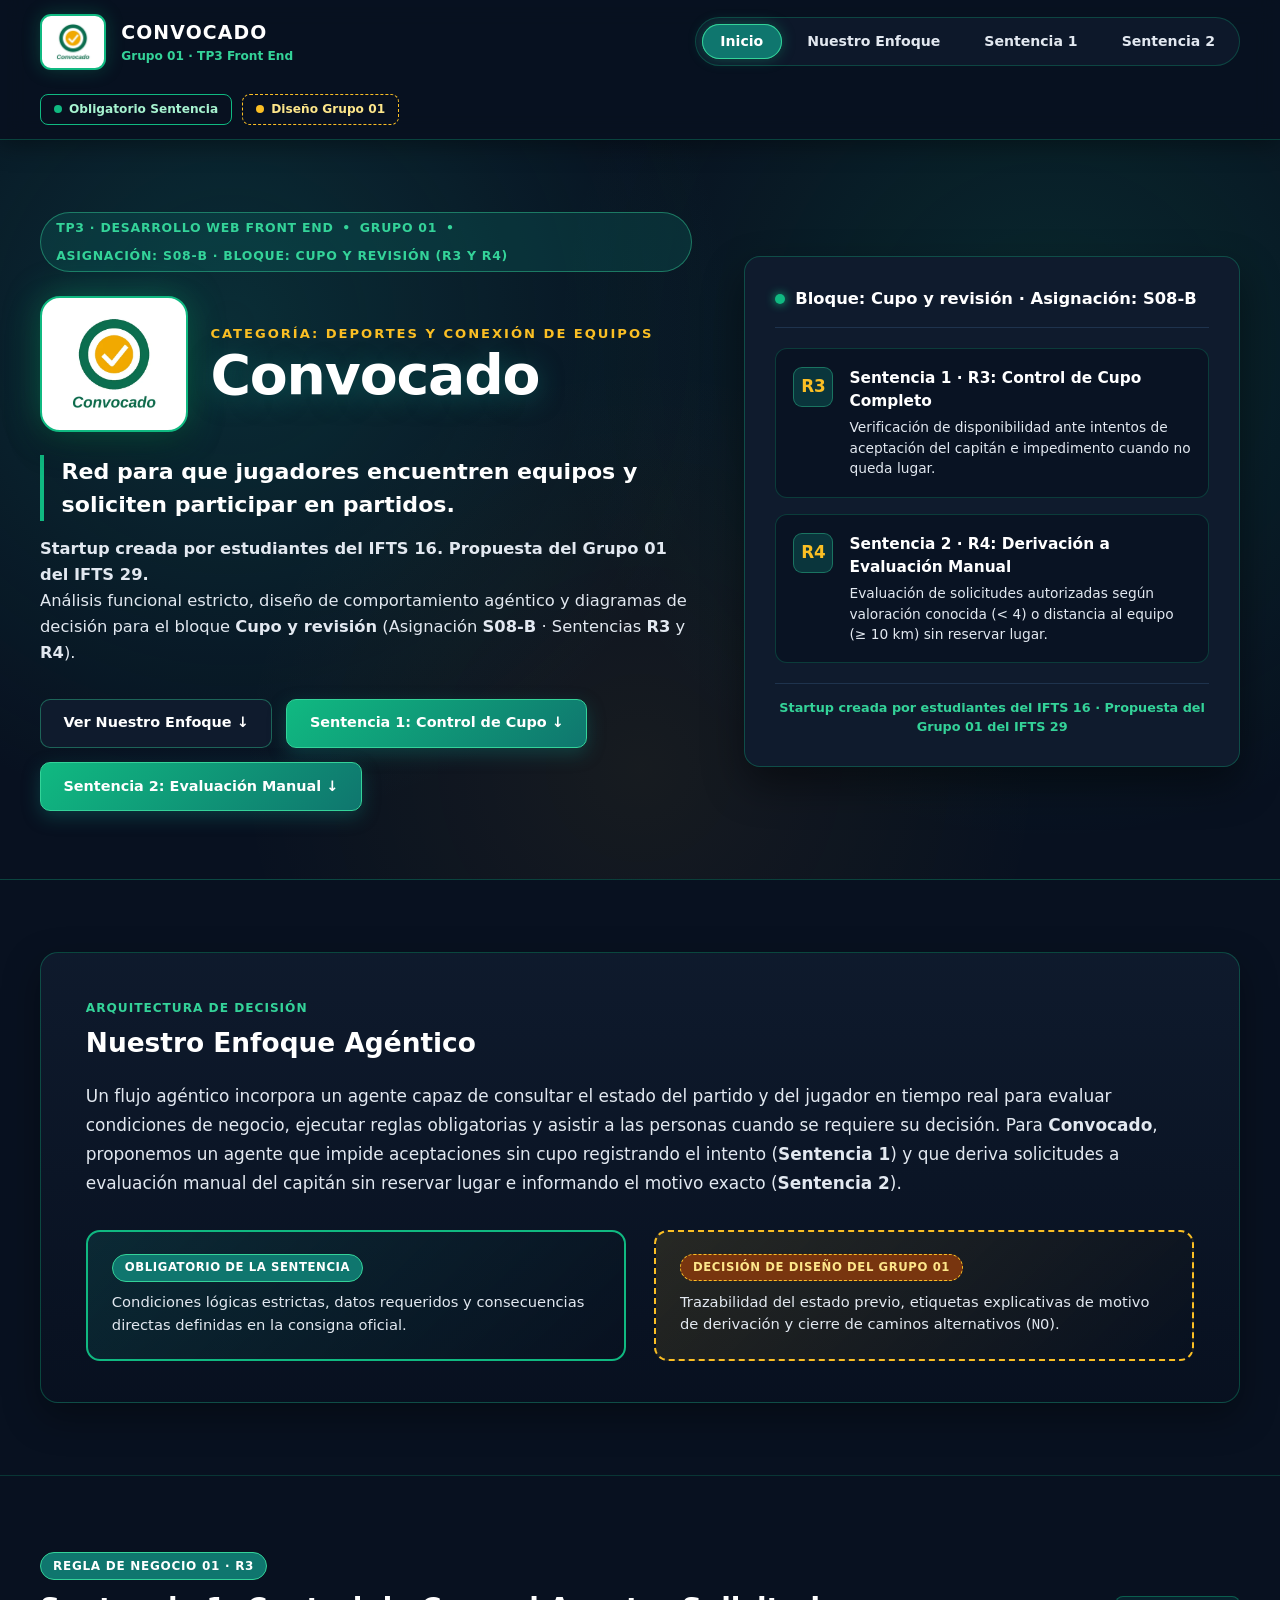
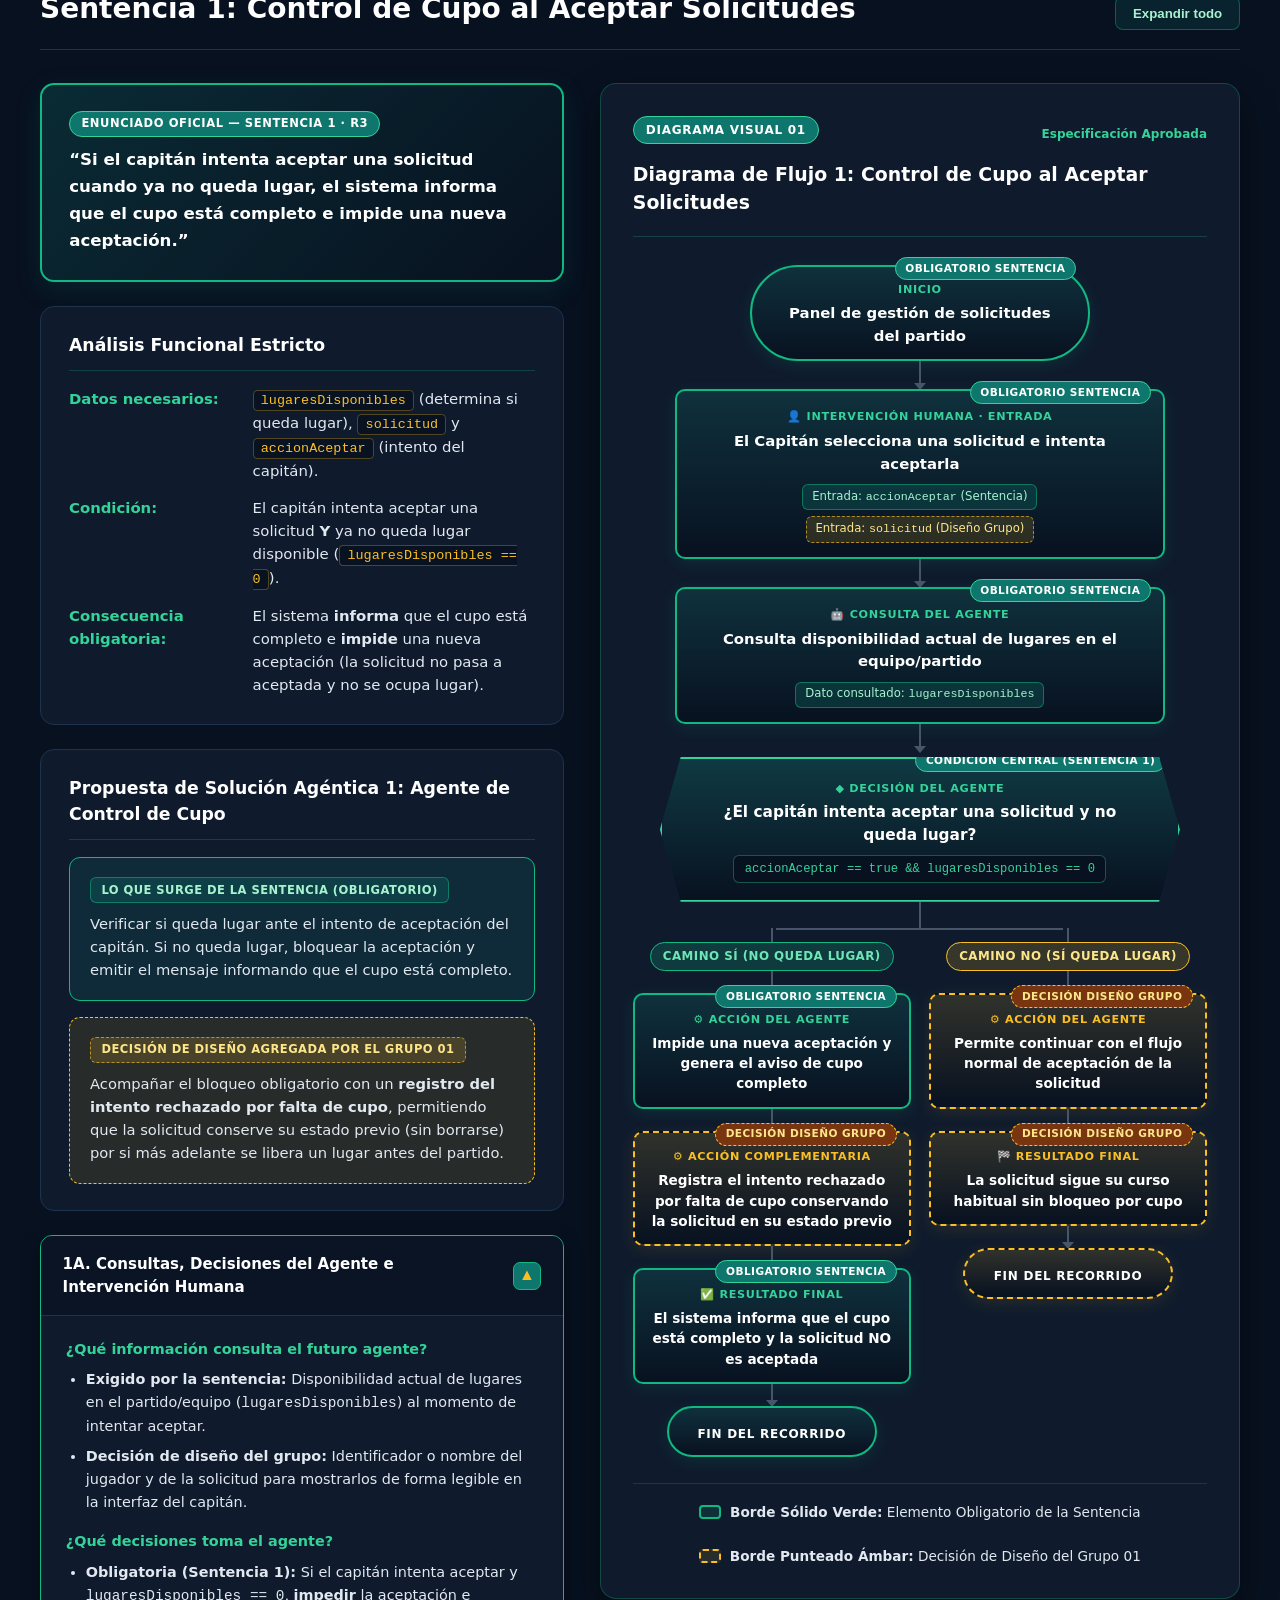
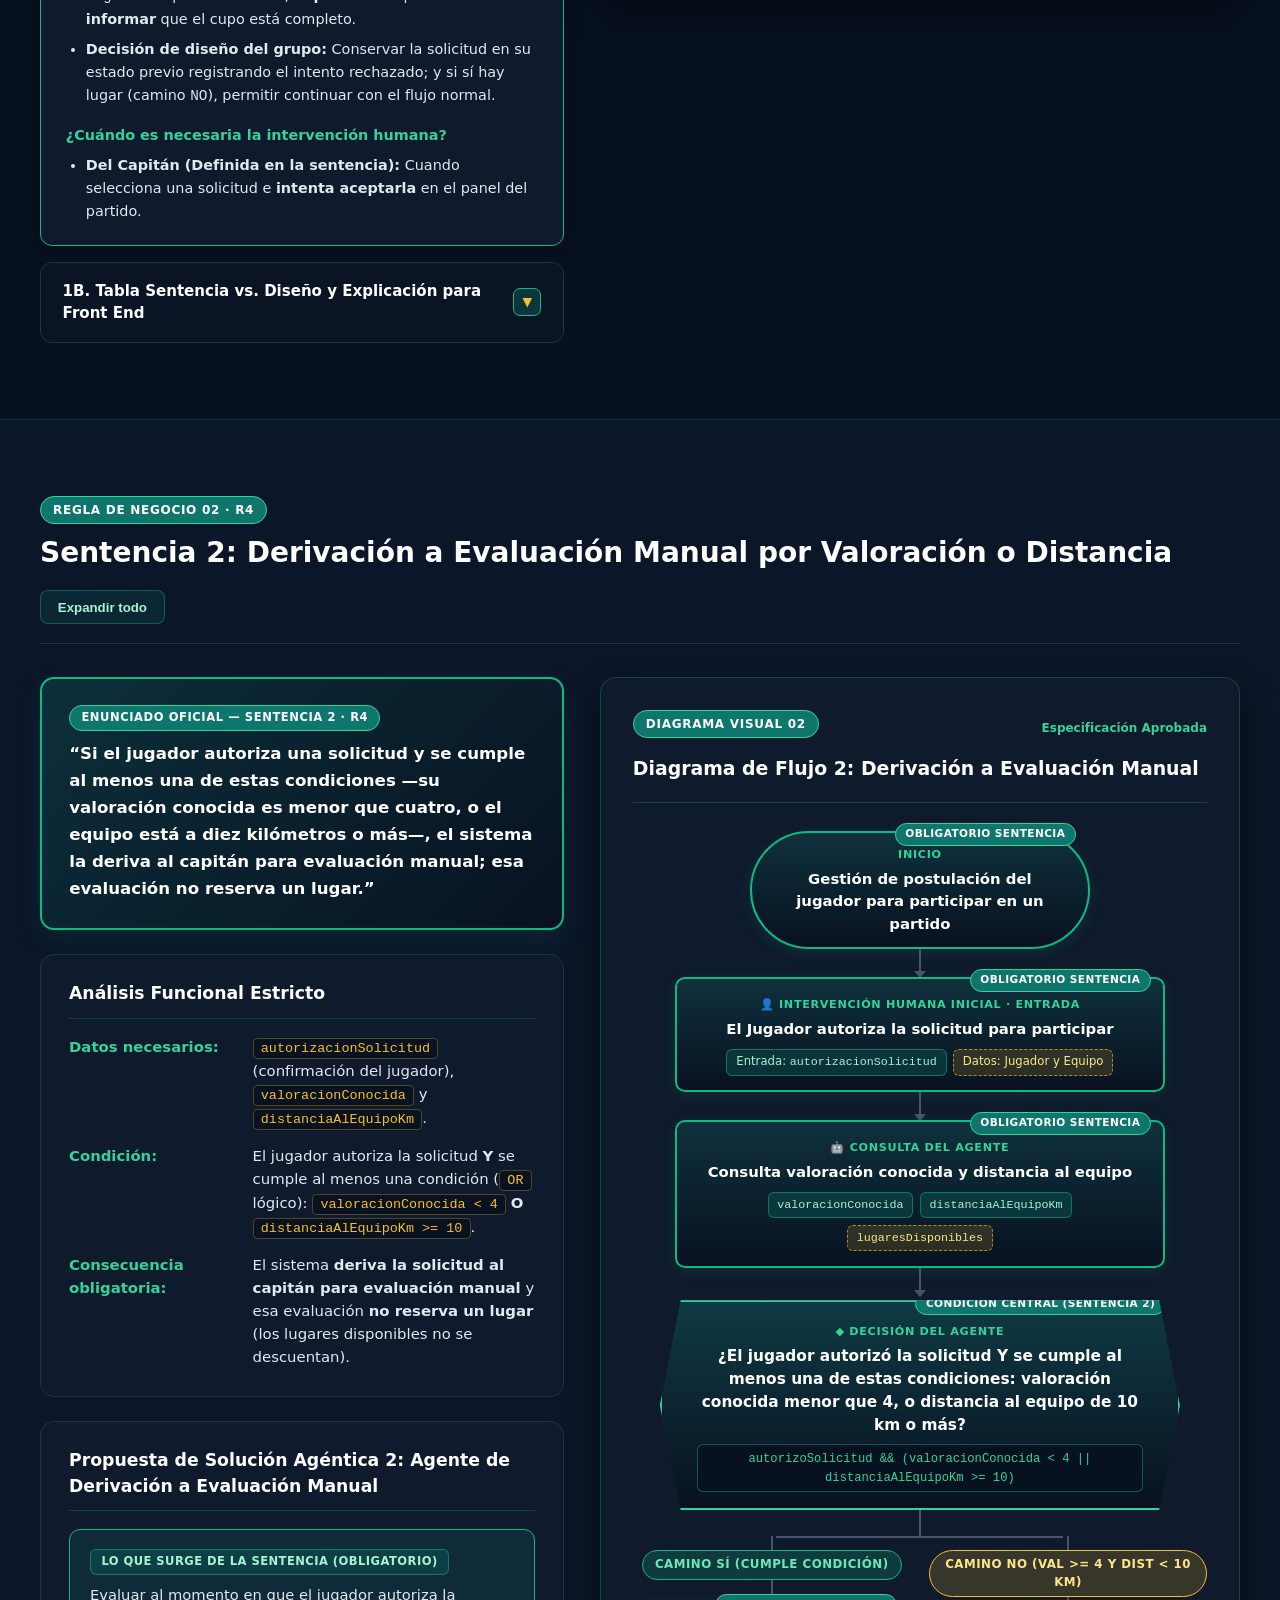
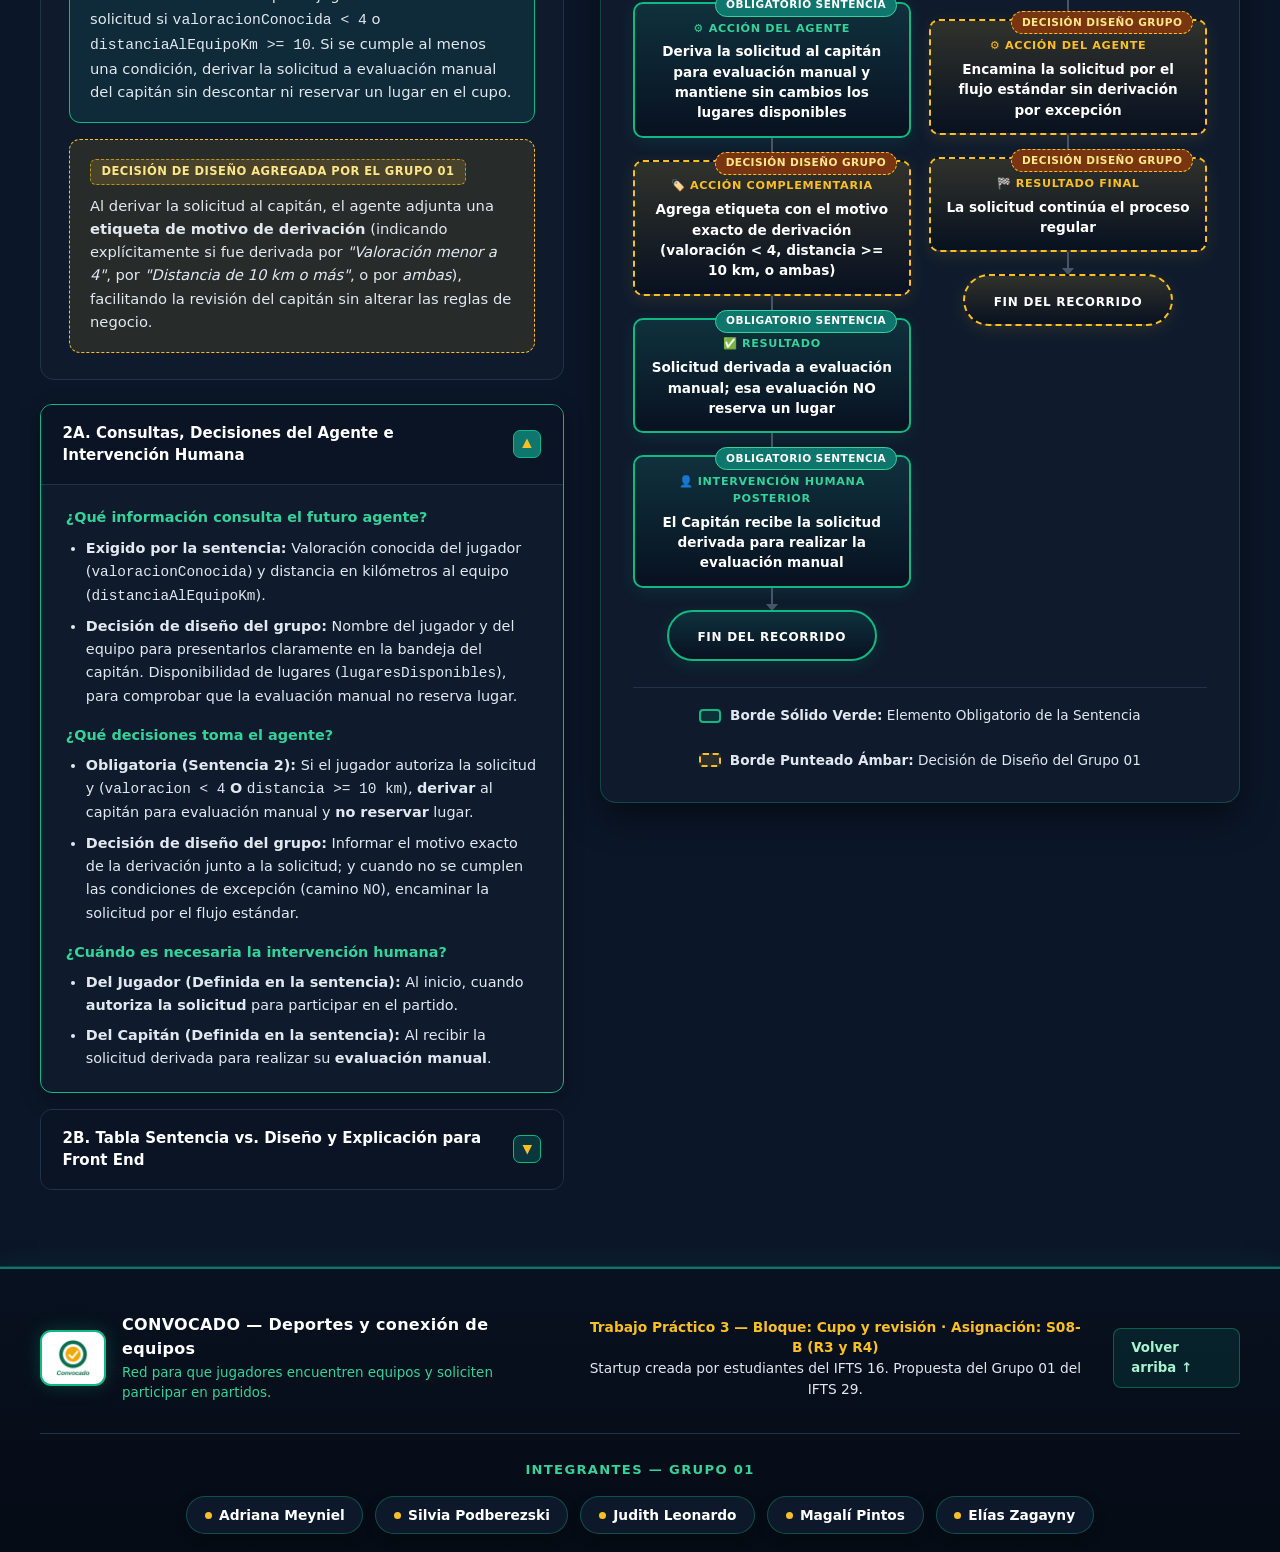
==== commit 3e76ba11: "Aclaro la condición del Diagrama 2, corrijo etiquetas de origen y documento mi aporte" ====
--- a/index.html
+++ b/index.html
@@ -482,7 +482,7 @@
                 <li>
                   <span class="analysis-key">Datos necesarios:</span>
                   <div class="analysis-val">
-                    <code>autorizacionSolicitud</code> (confirmación del jugador), <code>valoracionConocida</code>, <code>distanciaAlEquipoKm</code> y <code>lugaresDisponibles</code>.
+                    <code>autorizacionSolicitud</code> (confirmación del jugador), <code>valoracionConocida</code> y <code>distanciaAlEquipoKm</code>.
                   </div>
                 </li>
                 <li>
@@ -530,8 +530,8 @@
                 <div class="details-body">
                   <h4>¿Qué información consulta el futuro agente?</h4>
                   <ul>
-                    <li><strong>Exigido por la sentencia:</strong> Valoración conocida del jugador (<code>valoracionConocida</code>), distancia en kilómetros al equipo (<code>distanciaAlEquipoKm</code>) y disponibilidad de lugares (<code>lugaresDisponibles</code>) para garantizar la no reserva.</li>
-                    <li><strong>Decisión de diseño del grupo:</strong> Nombre del jugador y del equipo para presentarlos claramente en la bandeja del capitán.</li>
+                    <li><strong>Exigido por la sentencia:</strong> Valoración conocida del jugador (<code>valoracionConocida</code>) y distancia en kilómetros al equipo (<code>distanciaAlEquipoKm</code>).</li>
+                    <li><strong>Decisión de diseño del grupo:</strong> Nombre del jugador y del equipo para presentarlos claramente en la bandeja del capitán. Disponibilidad de lugares (<code>lugaresDisponibles</code>), para comprobar que la evaluación manual no reserva lugar.</li>
                   </ul>
 
                   <h4>¿Qué decisiones toma el agente?</h4>
@@ -572,7 +572,7 @@
                         <td><span class="table-badge badge-mandatory">Obligatorio Sentencia</span></td>
                       </tr>
                       <tr>
-                        <td>Decisión: <em>“¿El jugador autorizó la solicitud Y la valoración conocida es menor que 4 O la distancia al equipo es mayor o igual a 10 km?”</em></td>
+                        <td>Decisión: <em>“¿El jugador autorizó la solicitud Y se cumple al menos una de estas condiciones: valoración conocida menor que 4, o distancia al equipo de 10 km o más?”</em></td>
                         <td><span class="table-badge badge-mandatory">Obligatorio Sentencia</span></td>
                       </tr>
                       <tr>
@@ -635,7 +635,7 @@
                   <div class="node-title">El Jugador autoriza la solicitud para participar</div>
                   <div class="node-meta">
                     <span class="meta-pill pill-mandatory">Entrada: <code>autorizacionSolicitud</code></span>
-                    <span class="meta-pill pill-mandatory">Datos: Jugador y Equipo</span>
+                    <span class="meta-pill pill-design">Datos: Jugador y Equipo</span>
                   </div>
                 </div>
 
@@ -645,11 +645,11 @@
                 <div class="node node-agent-query node-mandatory">
                   <span class="node-origin-badge badge-mandatory">Obligatorio Sentencia</span>
                   <div class="node-type">🤖 CONSULTA DEL AGENTE</div>
-                  <div class="node-title">Consulta valoración conocida, distancia al equipo y lugares disponibles</div>
+                  <div class="node-title">Consulta valoración conocida y distancia al equipo</div>
                   <div class="node-meta">
                     <span class="meta-pill pill-mandatory"><code>valoracionConocida</code></span>
                     <span class="meta-pill pill-mandatory"><code>distanciaAlEquipoKm</code></span>
-                    <span class="meta-pill pill-mandatory"><code>lugaresDisponibles</code></span>
+                    <span class="meta-pill pill-design"><code>lugaresDisponibles</code></span>
                   </div>
                 </div>
 
@@ -661,7 +661,7 @@
                     <span class="node-origin-badge badge-mandatory">Condición Central (Sentencia 2)</span>
                     <div class="node-type">◆ DECISIÓN DEL AGENTE</div>
                     <div class="node-question">
-                      ¿El jugador autorizó la solicitud Y la valoración conocida es menor que 4 O la distancia al equipo es mayor o igual a 10 km?
+                      ¿El jugador autorizó la solicitud Y se cumple al menos una de estas condiciones: valoración conocida menor que 4, o distancia al equipo de 10 km o más?
                     </div>
                     <div class="node-code"><code>autorizoSolicitud && (valoracionConocida &lt; 4 || distanciaAlEquipoKm &gt;= 10)</code></div>
                   </div>
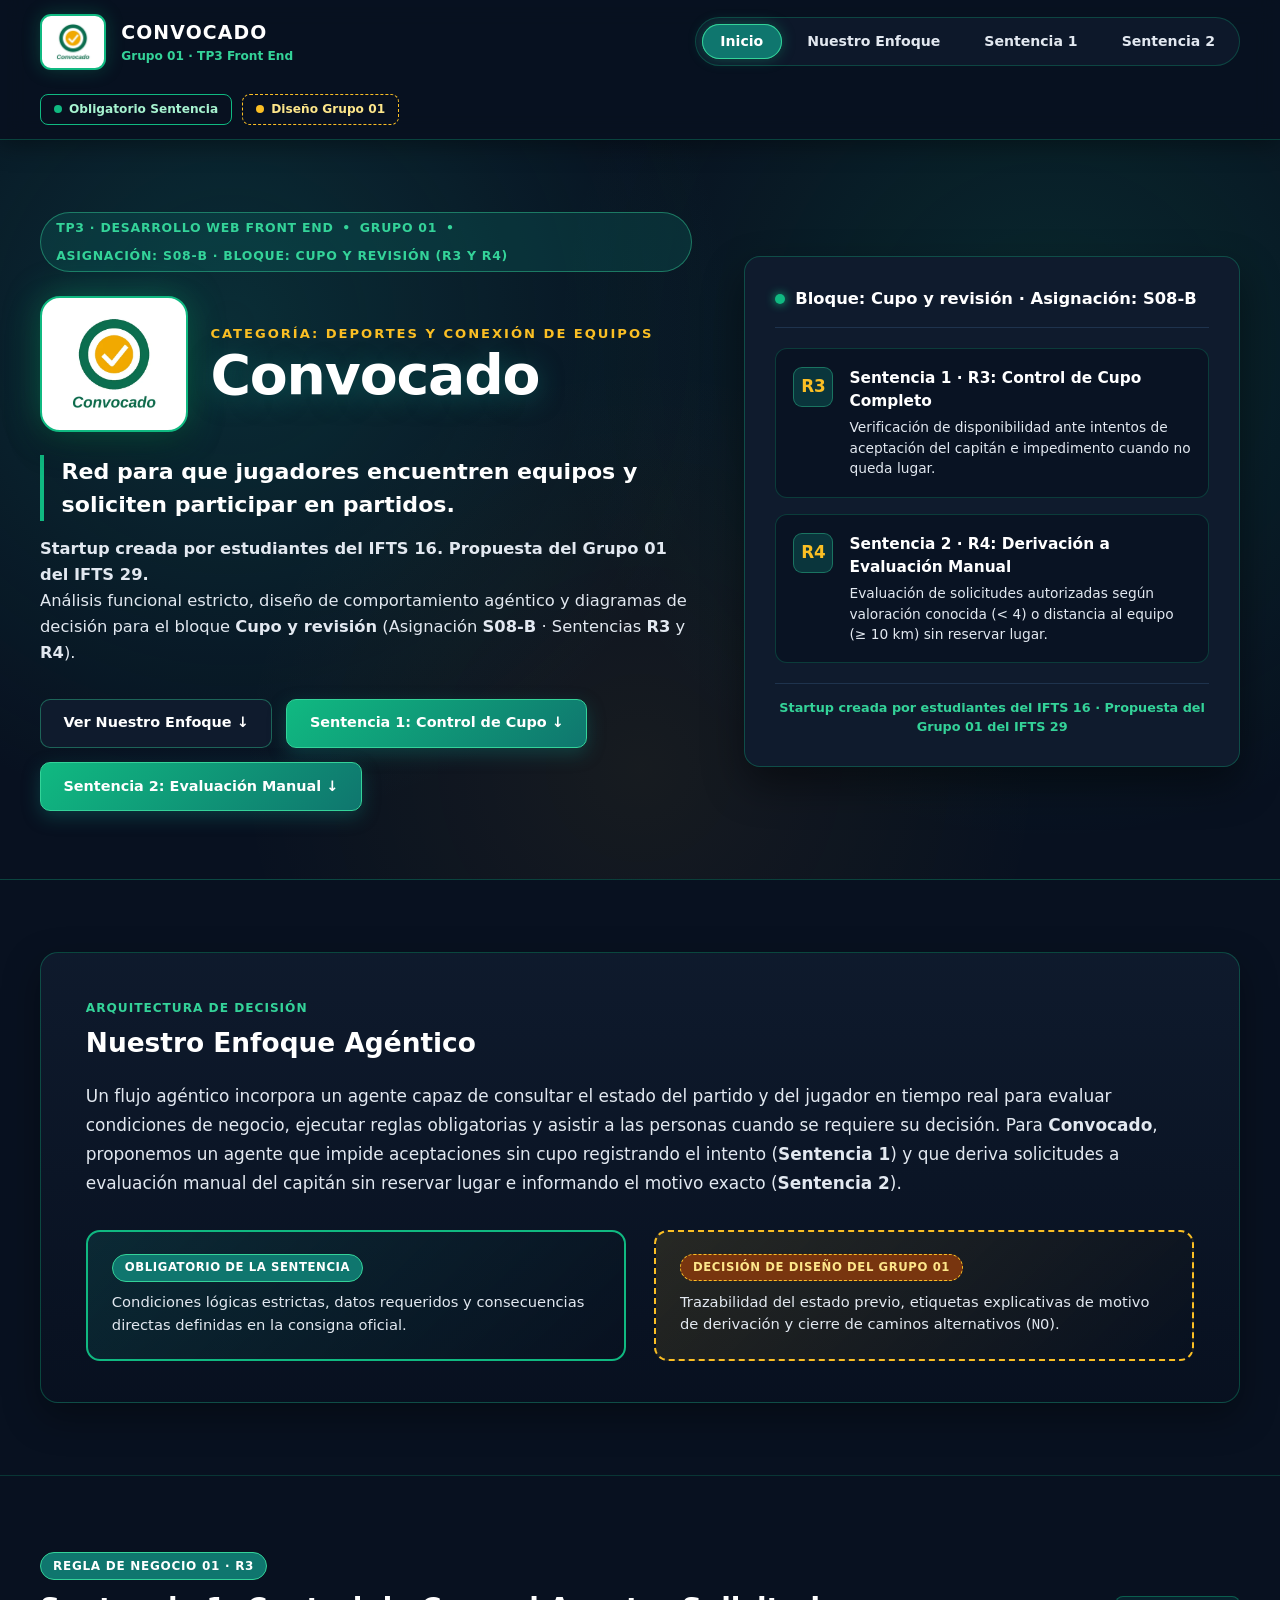
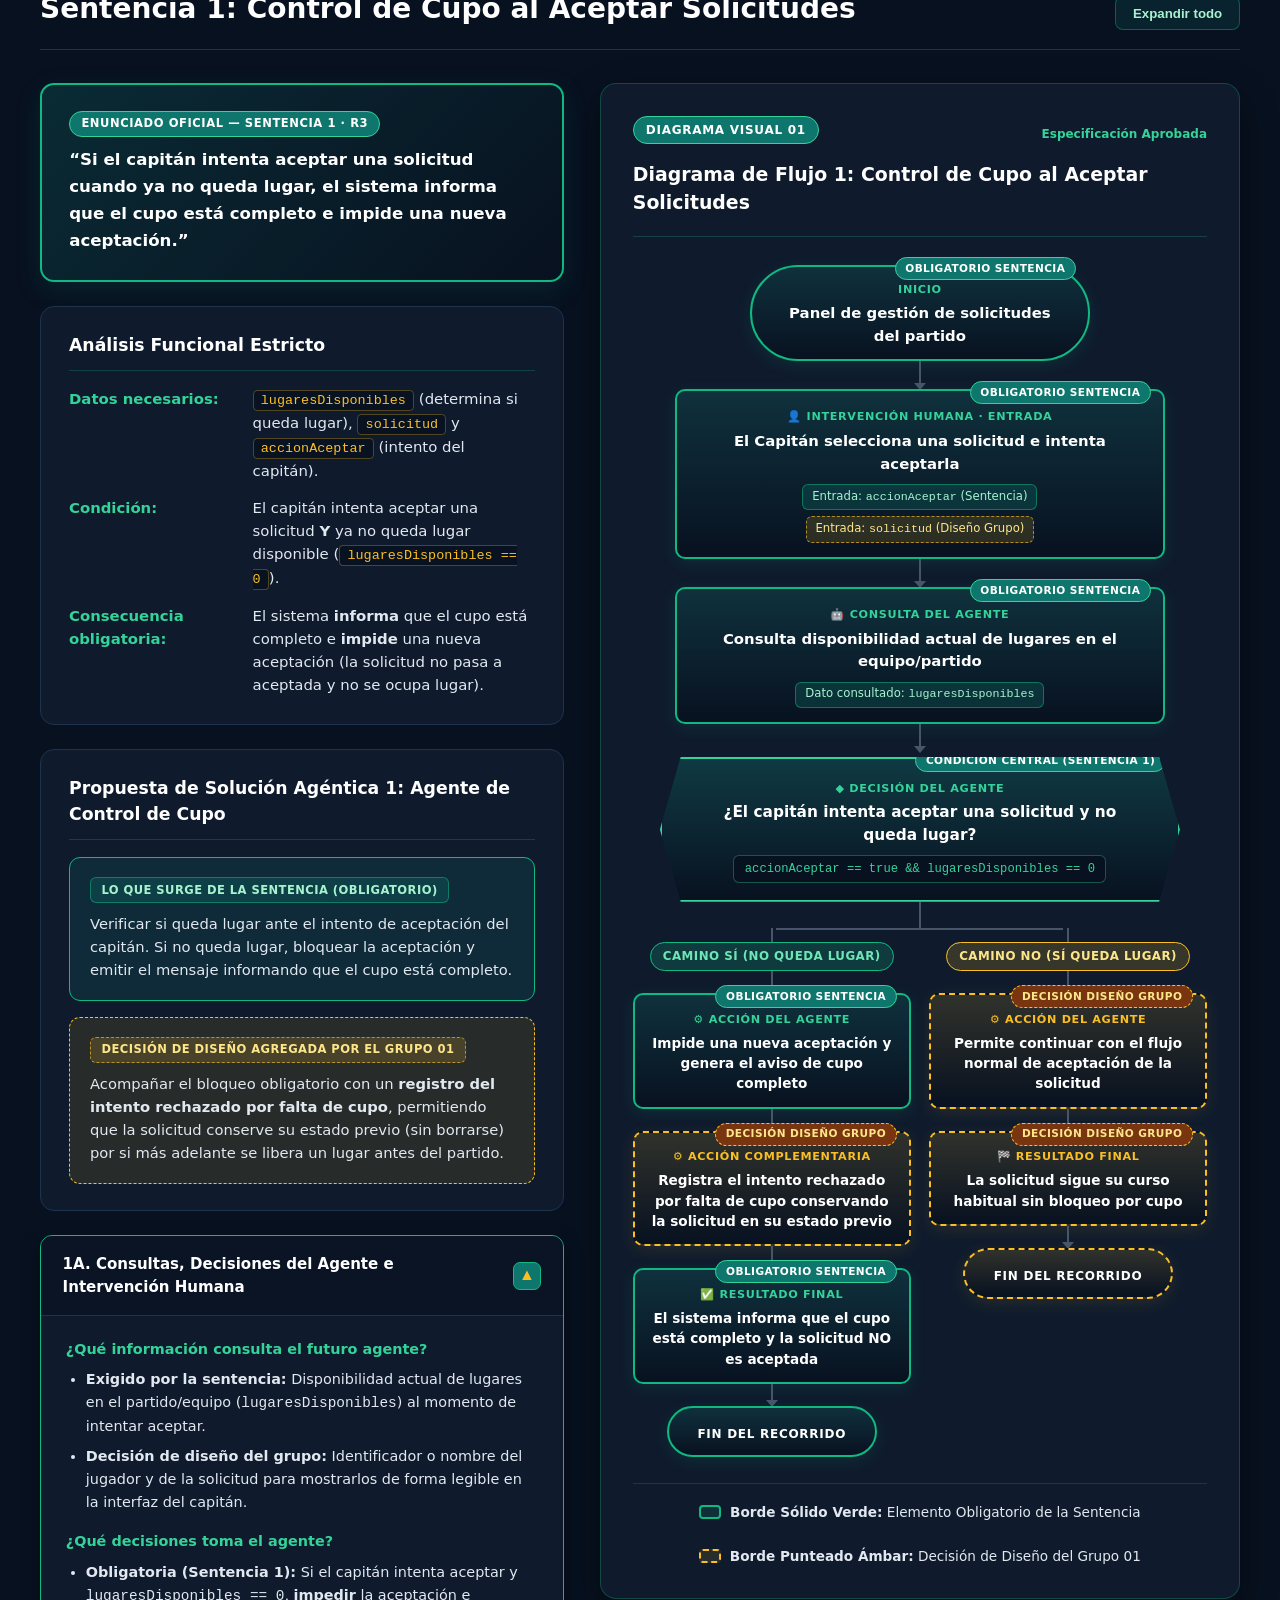
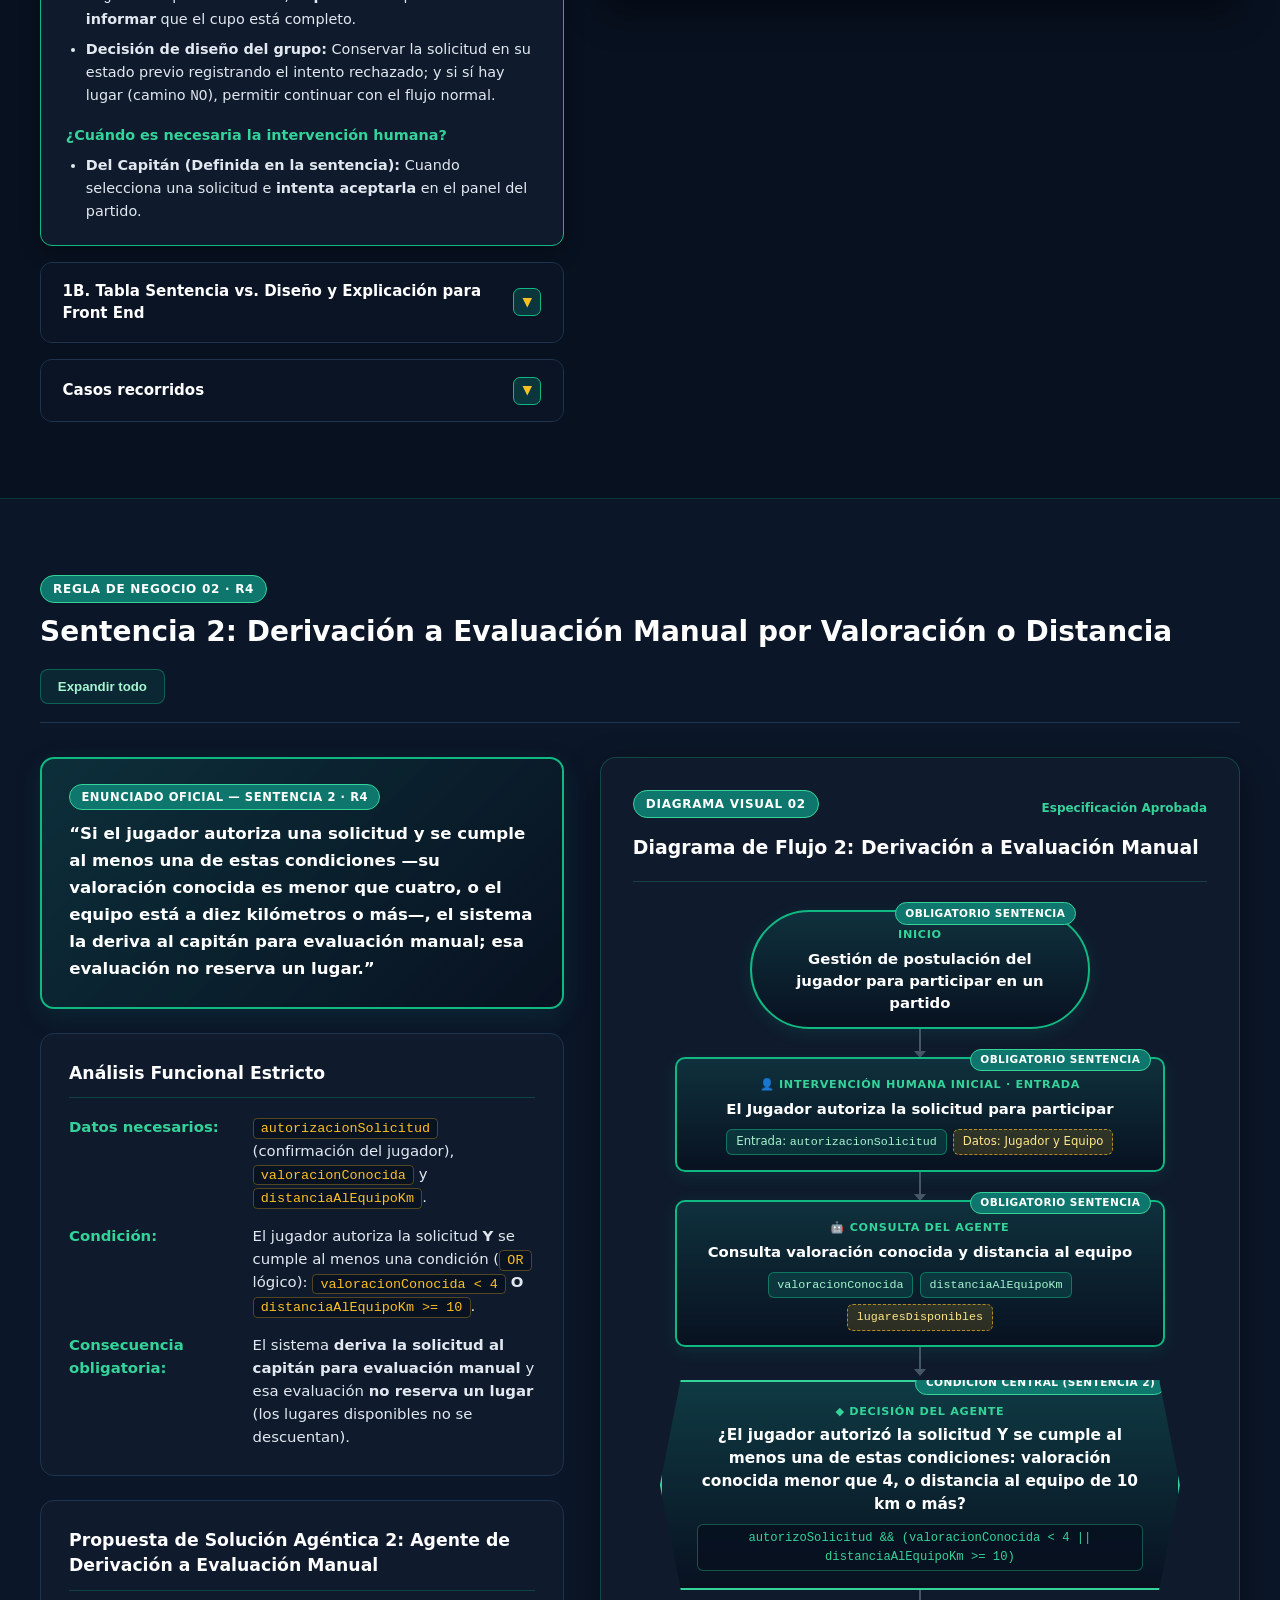
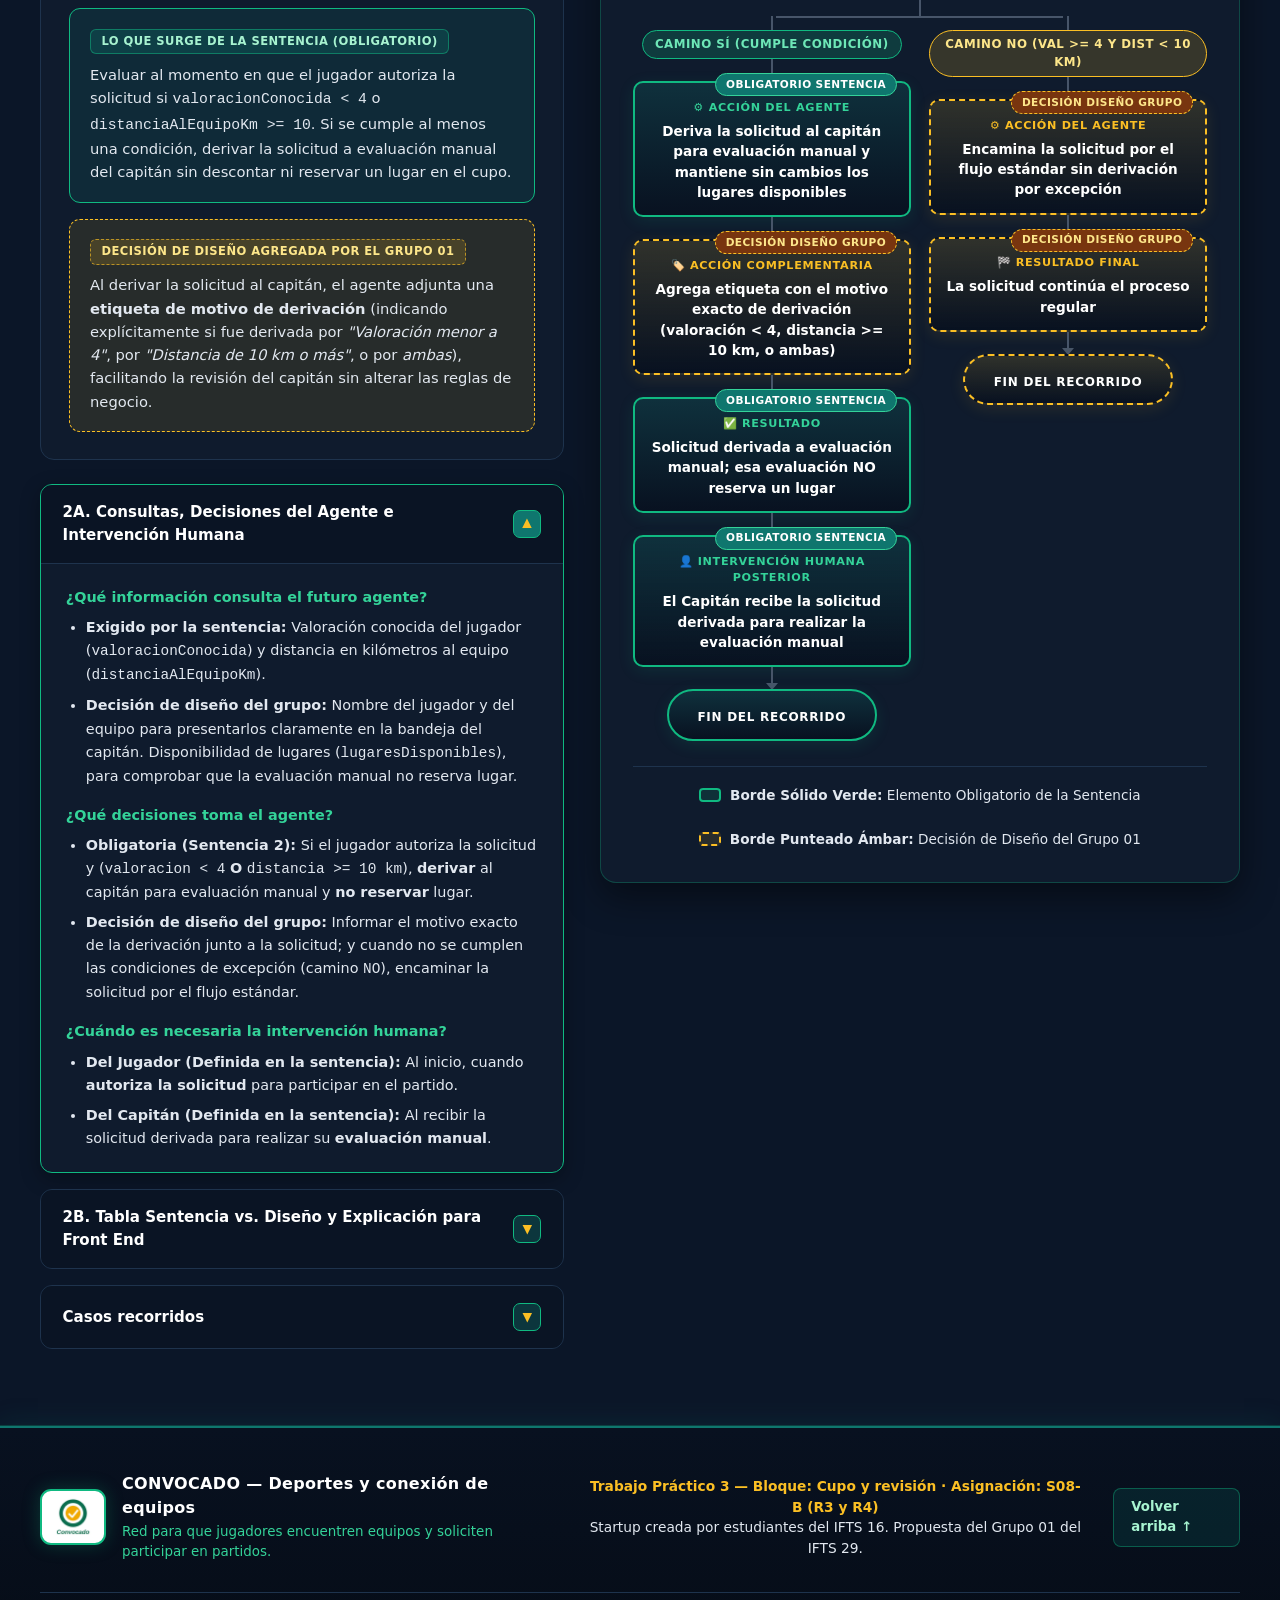
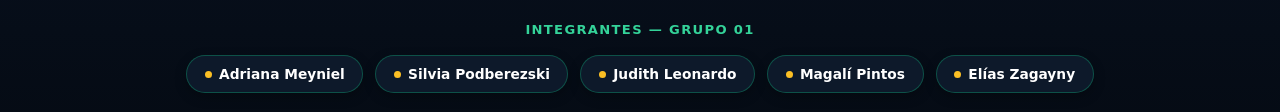
==== commit 8cde983e: "Agregar desplegable \ Casos recorridos\  en Sentencia 1 y 2" ====
--- a/index.html
+++ b/index.html
@@ -297,6 +297,45 @@
                 </div>
               </details>
 
+              <details class="custom-details">
+                <summary class="details-summary">
+                  <span>Casos recorridos</span>
+                  <span class="summary-chevron" aria-hidden="true">▼</span>
+                </summary>
+                <div class="details-body">
+                  <table class="origin-table">
+                    <thead>
+                      <tr>
+                        <th>Entrada</th>
+                        <th>Qué evalúa el agente</th>
+                        <th>Camino SÍ/NO</th>
+                        <th>Resultado</th>
+                      </tr>
+                    </thead>
+                    <tbody>
+                      <tr>
+                        <td>El capitán intenta aceptar y <code>lugaresDisponibles = 0</code>. <span class="table-badge badge-mandatory">Obligatorio Sentencia</span></td>
+                        <td>Si el capitán intenta aceptar y no queda lugar (<code>lugaresDisponibles == 0</code>). <span class="table-badge badge-mandatory">Obligatorio Sentencia</span></td>
+                        <td>SÍ <span class="table-badge badge-mandatory">Obligatorio Sentencia</span></td>
+                        <td>Informa <em>"cupo completo"</em> e impide la aceptación. <span class="table-badge badge-mandatory">Obligatorio Sentencia</span></td>
+                      </tr>
+                      <tr>
+                        <td>El capitán intenta aceptar y <code>lugaresDisponibles = 2</code>. <span class="table-badge badge-mandatory">Obligatorio Sentencia</span></td>
+                        <td>Si el capitán intenta aceptar y no queda lugar. <span class="table-badge badge-mandatory">Obligatorio Sentencia</span></td>
+                        <td>NO <span class="table-badge badge-design">Diseño Grupo 01</span></td>
+                        <td>Sigue el flujo normal de aceptación. <span class="table-badge badge-design">Diseño Grupo 01</span></td>
+                      </tr>
+                      <tr>
+                        <td><code>lugaresDisponibles = 1</code> y el capitán intenta aceptar. <span class="table-badge badge-design">Diseño Grupo 01</span></td>
+                        <td>Si el capitán intenta aceptar y no queda lugar. <span class="table-badge badge-mandatory">Obligatorio Sentencia</span></td>
+                        <td>NO (primer intento) <span class="table-badge badge-design">Diseño Grupo 01</span></td>
+                        <td>El capitán acepta y queda <code>0</code> lugares. <span class="table-badge badge-design">Diseño Grupo 01</span> El siguiente intento de aceptar cae en la regla de la sentencia: informa cupo completo e impide la aceptación. <span class="table-badge badge-mandatory">Obligatorio Sentencia</span></td>
+                      </tr>
+                    </tbody>
+                  </table>
+                </div>
+              </details>
+
             </div>
           </div>
 
@@ -601,6 +640,45 @@
                   <p>
                     <strong>Decisión de diseño en interfaz:</strong> Mostrar al lado de la solicitud derivada una etiqueta con la causa exacta (ej. <em>"Motivo: Valoración menor a 4"</em> o <em>"Motivo: Equipo a 10 km o más"</em>).
                   </p>
+                </div>
+              </details>
+
+              <details class="custom-details">
+                <summary class="details-summary">
+                  <span>Casos recorridos</span>
+                  <span class="summary-chevron" aria-hidden="true">▼</span>
+                </summary>
+                <div class="details-body">
+                  <table class="origin-table">
+                    <thead>
+                      <tr>
+                        <th>Entrada</th>
+                        <th>Qué evalúa el agente</th>
+                        <th>Camino SÍ/NO</th>
+                        <th>Resultado</th>
+                      </tr>
+                    </thead>
+                    <tbody>
+                      <tr>
+                        <td>El jugador autoriza, valoración 3,5, equipo a 4 km. <span class="table-badge badge-mandatory">Obligatorio Sentencia</span></td>
+                        <td>Si el jugador autorizó la solicitud y se cumple al menos una condición: valoración conocida menor que 4 o distancia al equipo de 10 km o más. <span class="table-badge badge-mandatory">Obligatorio Sentencia</span></td>
+                        <td>SÍ <span class="table-badge badge-mandatory">Obligatorio Sentencia</span></td>
+                        <td>Se deriva al capitán para evaluación manual y no reserva lugar. <span class="table-badge badge-mandatory">Obligatorio Sentencia</span></td>
+                      </tr>
+                      <tr>
+                        <td>El jugador autoriza, valoración 4,5, equipo a 5 km. <span class="table-badge badge-mandatory">Obligatorio Sentencia</span></td>
+                        <td>Si el jugador autorizó la solicitud y se cumple al menos una condición: valoración conocida menor que 4 o distancia al equipo de 10 km o más. <span class="table-badge badge-mandatory">Obligatorio Sentencia</span></td>
+                        <td>NO <span class="table-badge badge-design">Diseño Grupo 01</span></td>
+                        <td>Flujo estándar. <span class="table-badge badge-design">Diseño Grupo 01</span></td>
+                      </tr>
+                      <tr>
+                        <td>El jugador autoriza, valoración 4,0 y equipo a 10 km. <span class="table-badge badge-mandatory">Obligatorio Sentencia</span></td>
+                        <td>SÍ por la distancia (4,0 no es menor que 4, pero 10 km es <em>"diez kilómetros o más"</em>). <span class="table-badge badge-mandatory">Obligatorio Sentencia</span></td>
+                        <td>SÍ <span class="table-badge badge-mandatory">Obligatorio Sentencia</span></td>
+                        <td>Se deriva al capitán, que realiza la evaluación manual, y no reserva lugar. <span class="table-badge badge-mandatory">Obligatorio Sentencia</span></td>
+                      </tr>
+                    </tbody>
+                  </table>
                 </div>
               </details>
 
